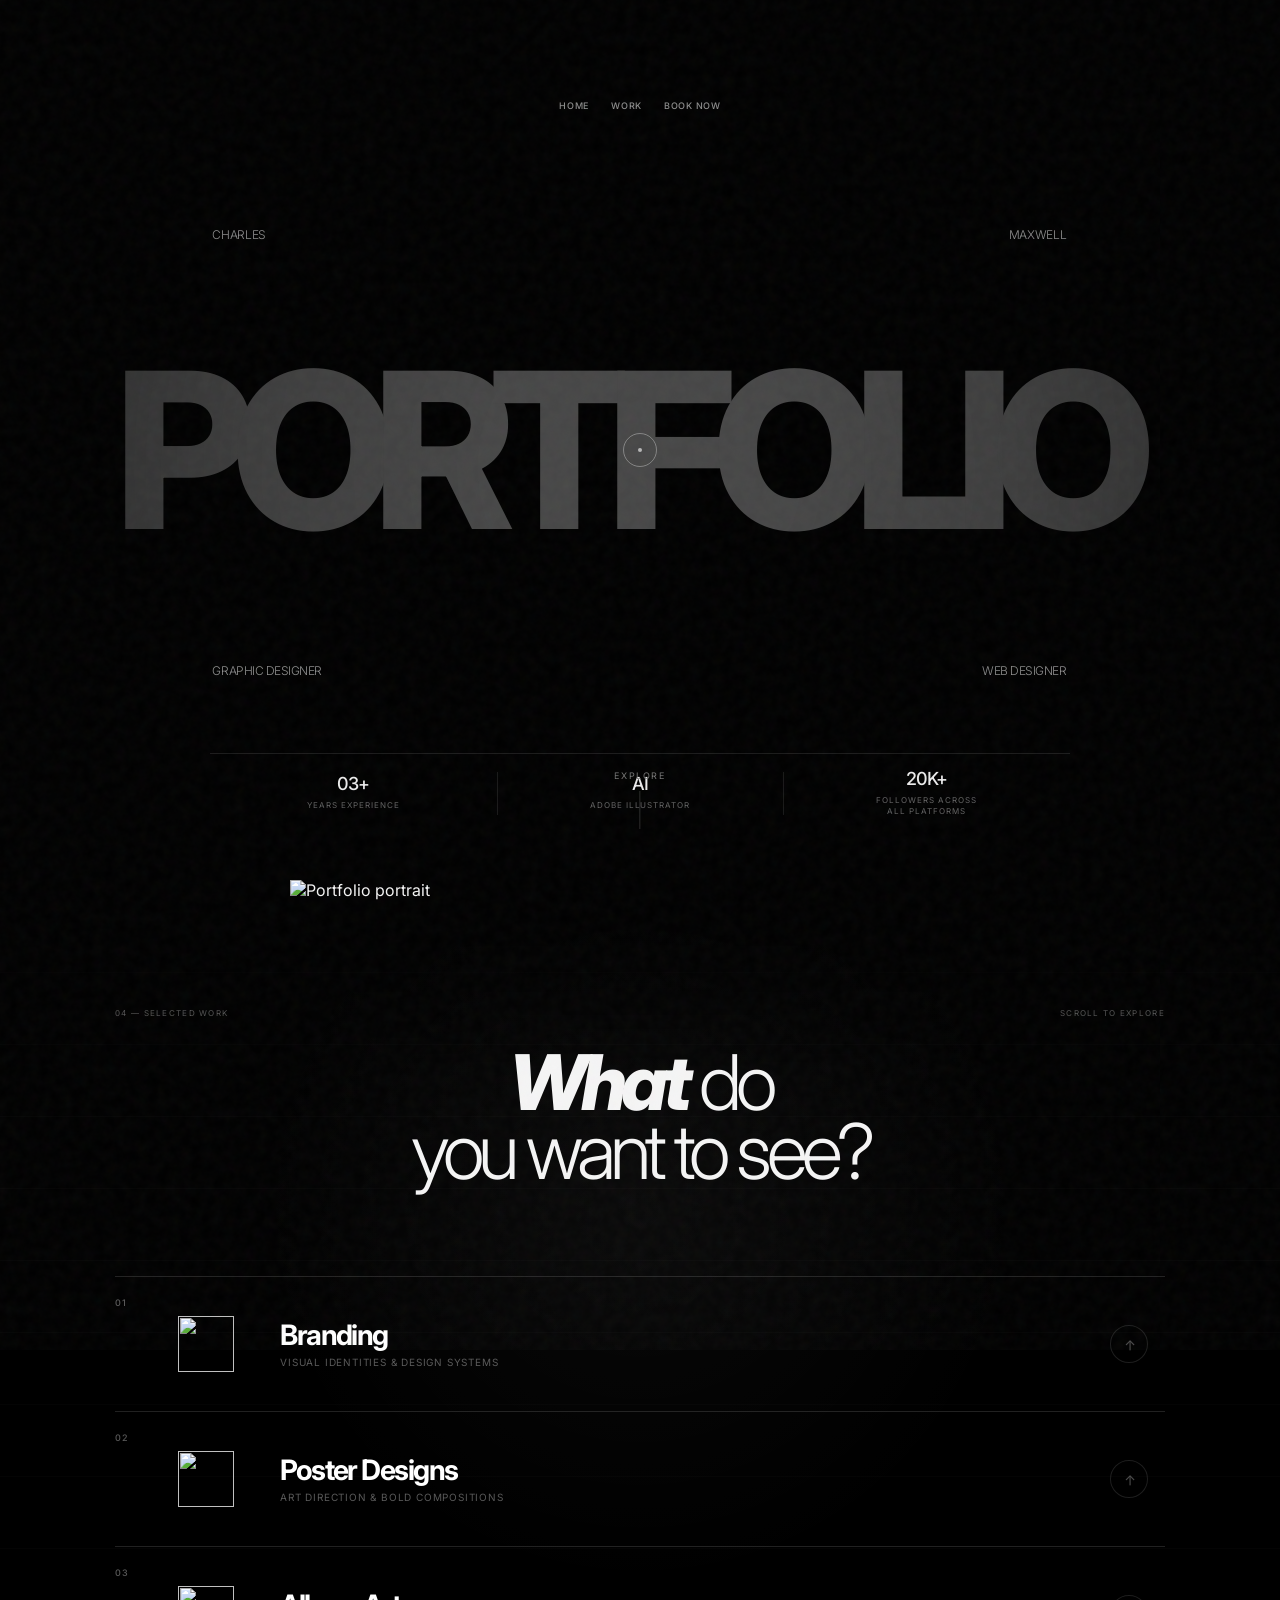
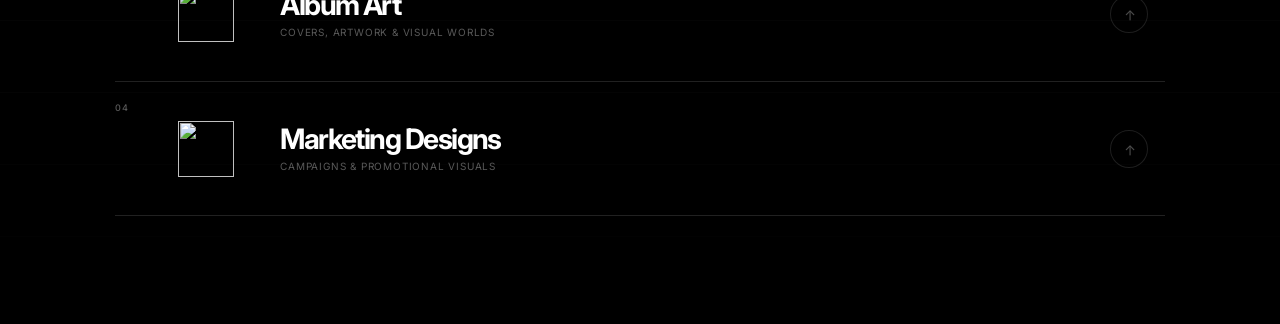
==== index.html @ b5151268 "Add files via upload" ====
<!DOCTYPE html>
<html lang="en">
<head>
  <meta charset="UTF-8" />
  <meta name="viewport" content="width=device-width, initial-scale=1.0" />
  <meta name="theme-color" content="#000000" />
  <title>Charles Maxwell — Portfolio</title>

  <link rel="stylesheet" href="./style.css">
</head>

<body>
  <div class="grain"></div>
  <div class="scroll-progress"></div>
  <div class="cursor"></div>
  <div class="cursor-dot"></div>

  <main>
    <section class="hero" id="home">
      <nav class="hero-nav">
  <a href="#home">HOME</a>
  <a href="#work">WORK</a>
  <button class="hero-nav-contact" type="button" data-contact-open>
    BOOK NOW
  </button>
</nav>



      <div class="hero-copy" aria-hidden="true">
        <div class="portfolio-word" data-parallax="0.08">
          <img src="assets/portfolio.svg" alt="" onerror="this.style.display='none'; this.nextElementSibling.style.display='block';">
          <div class="portfolio-fallback">PORTFOLIO</div>
        </div>
      </div>

      <!-- Replace portrait.png with your own transparent portrait/photo. -->
      <div class="hero-person">
  <img
    src="./assets/portrait.png"
    alt="Portfolio portrait"
    class="portrait-image"
  >
</div>

      <div class="micro-label left">CHARLES</div>
      <div class="micro-label right">MAXWELL</div>
      <div class="role-label left">GRAPHIC DESIGNER</div>
      <div class="role-label right">WEB DESIGNER</div>

      <div class="hero-mark">
        <img src="assets/monogram.svg" alt="" onerror="this.style.display='none';">
      </div>
<div class="hero-stats">

  <div class="hero-stat">
    <span class="hero-stat-value">03+</span>
    <span class="hero-stat-label">YEARS EXPERIENCE</span>
  </div>

  <div class="hero-stat">
    <span class="hero-stat-value">AI</span>
    <span class="hero-stat-label">ADOBE ILLUSTRATOR</span>
  </div>

  <div class="hero-stat">
    <span class="hero-stat-value">20K+</span>
    <span class="hero-stat-label">FOLLOWERS ACROSS<br>ALL PLATFORMS</span>
  </div>

      <a class="scroll-cue" href="#work" aria-label="Scroll to portfolio categories">
        <span>Explore</span>
        <span class="scroll-line"></span>
      </a>
    </section>

    <section class="selector" id="work">
      <div class="section-label">
  <span>04 — SELECTED WORK</span>
  <span>SCROLL TO EXPLORE</span>
</div>
      <div class="selector-heading">
        <span class="heading-line"><strong>What</strong> do</span>
        <span class="heading-line">you want to see?</span>
      </div>

      <div class="work-list">

  <a class="work-item" href="./branding.html">
    <span class="work-index">01</span>

    <div class="work-icon-wrap">
      <img src="assets/branding.svg" alt="">
    </div>

    <div class="work-main">
      <h3>Branding</h3>
      <p>Visual identities &amp; design systems</p>
    </div>

    <div class="work-arrow">↗</div>
  </a>

  <a class="work-item" href="./posters.html">
    <span class="work-index">02</span>

    <div class="work-icon-wrap">
      <img src="./assets/paint-pallete-with-paint-brush-svgrepo-com.svg" alt="">
    </div>

    <div class="work-main">
      <h3>Poster Designs</h3>
      <p>Art direction &amp; bold compositions</p>
    </div>

    <div class="work-arrow">↗</div>
  </a>

  <a class="work-item" href="./album.html">
    <span class="work-index">03</span>

    <div class="work-icon-wrap">
      <img src="assets/album.svg" alt="">
    </div>

    <div class="work-main">
      <h3>Album Art</h3>
      <p>Covers, artwork &amp; visual worlds</p>
    </div>

    <div class="work-arrow">↗</div>
  </a>

  <a class="work-item" href="./marketing.html">
    <span class="work-index">04</span>

    <div class="work-icon-wrap">
      <img src="assets/marketing.svg" alt="">
    </div>

    <div class="work-main">
      <h3>Marketing Designs</h3>
      <p>Campaigns &amp; promotional visuals</p>
    </div>

    <div class="work-arrow">↗</div>
  </a>

</div>
    </section>
  </main>

  <script src="./script.js"></script>

  <!-- =====================================================
       CONTACT MODAL
  ====================================================== -->

  <style>
    .hero-nav {
      display: flex !important;
      align-items: center !important;
      justify-content: center !important;
      gap: 22px !important;
    }

    .hero-nav-contact {
      appearance: none !important;
      -webkit-appearance: none !important;

      border: 0 !important;
      padding: 0 !important;
      margin: 0 !important;

      background: transparent !important;
      color: rgba(255,255,255,.55) !important;

      font-family: Inter, Arial, sans-serif !important;
      font-size: 9px !important;
      font-weight: 500 !important;
      line-height: 1 !important;
      letter-spacing: .08em !important;

      cursor: none !important;

      transition:
        color .35s ease,
        transform .5s cubic-bezier(.16,1,.3,1) !important;
    }

    .hero-nav-contact:hover {
      color: #fff !important;
      transform: translateY(-2px) !important;
    }

    /* ==============================
       CONTACT MODAL
    ============================== */

    .homepage-contact-modal {
      position: fixed !important;
      inset: 0 !important;
      z-index: 10000 !important;

      display: flex;
      align-items: center;
      justify-content: center;

      padding: 24px;

      background: rgba(0,0,0,.72);

      opacity: 0;
      visibility: hidden;
      pointer-events: none;

      transition:
        opacity .5s cubic-bezier(.16,1,.3,1),
        visibility .5s;
    }

    .homepage-contact-modal.is-open {
      opacity: 1;
      visibility: visible;
      pointer-events: auto;
    }

    .homepage-contact-backdrop {
      position: absolute;
      inset: 0;

      background: rgba(0,0,0,.18);

      backdrop-filter: blur(14px);
      -webkit-backdrop-filter: blur(14px);
    }

    .homepage-contact-panel {
      position: relative;
      z-index: 2;

      width: min(560px, 100%);
      padding: 42px;

      background:
        linear-gradient(
          145deg,
          rgba(255,255,255,.055),
          rgba(255,255,255,.018)
        );

      border: 1px solid rgba(255,255,255,.14);

      box-shadow:
        0 40px 100px rgba(0,0,0,.65);

      transform:
        translateY(24px)
        scale(.965);

      transition:
        transform .7s cubic-bezier(.16,1,.3,1);
    }

    .homepage-contact-modal.is-open
    .homepage-contact-panel {
      transform:
        translateY(0)
        scale(1);
    }

    .homepage-contact-close {
      position: absolute;
      top: 18px;
      right: 18px;

      width: 34px;
      height: 34px;

      display: grid;
      place-items: center;

      border: 1px solid rgba(255,255,255,.16);
      border-radius: 50%;

      background: transparent;
      color: rgba(255,255,255,.65);

      font-family: Inter, Arial, sans-serif;
      font-size: 20px;
      font-weight: 300;
      line-height: 1;

      appearance: none;
      -webkit-appearance: none;

      cursor: none !important;

      transition:
        background .4s cubic-bezier(.16,1,.3,1),
        color .35s ease,
        transform .5s cubic-bezier(.16,1,.3,1);
    }

    .homepage-contact-close:hover {
      background: #fff;
      color: #000;
      transform: rotate(90deg);
    }

    .homepage-contact-header {
      margin-bottom: 30px;
      padding-right: 45px;
    }

    .homepage-contact-kicker {
      display: block;
      margin-bottom: 13px;

      font-size: 8px;
      font-weight: 500;

      letter-spacing: .16em;
      text-transform: uppercase;

      color: rgba(255,255,255,.3);
    }

    .homepage-contact-header h2 {
      margin: 0 0 10px;

      font-family: Inter, Arial, sans-serif;
      font-size: clamp(2.5rem, 6vw, 4.8rem);
      font-weight: 800;
      line-height: .85;
      letter-spacing: -.08em;
    }

    .homepage-contact-header p {
      margin: 0;

      font-size: 11px;
      line-height: 1.5;

      color: rgba(255,255,255,.4);
    }

    .homepage-contact-links {
      border-top: 1px solid rgba(255,255,255,.1);
    }

    .homepage-contact-link {
      position: relative;

      display: grid;
      grid-template-columns: 40px 1fr 34px;
      align-items: center;

      min-height: 82px;

      border-bottom: 1px solid rgba(255,255,255,.1);

      transition:
        padding .6s cubic-bezier(.16,1,.3,1),
        background .4s ease;
    }

    .homepage-contact-link:hover {
      padding-left: 10px;
      padding-right: 6px;

      background: rgba(255,255,255,.035);
    }

    .homepage-contact-number {
      font-size: 8px;
      letter-spacing: .12em;
      color: rgba(255,255,255,.28);
    }

    .homepage-contact-main {
      display: flex;
      flex-direction: column;
      gap: 5px;
    }

    .homepage-contact-main strong {
      font-size: 16px;
      font-weight: 650;
      letter-spacing: -.04em;
    }

    .homepage-contact-main small {
      font-size: 8px;
      letter-spacing: .1em;
      text-transform: uppercase;
      color: rgba(255,255,255,.34);
    }

    .homepage-contact-arrow {
      width: 30px;
      height: 30px;

      display: grid;
      place-items: center;

      border: 1px solid rgba(255,255,255,.15);
      border-radius: 50%;

      color: rgba(255,255,255,.45);

      transform: rotate(-45deg);

      transition:
        transform .55s cubic-bezier(.16,1,.3,1),
        background .4s ease,
        color .4s ease,
        border-color .4s ease;
    }

    .homepage-contact-link:hover
    .homepage-contact-arrow {
      transform: rotate(0deg);
      background: #fff;
      color: #000;
      border-color: #fff;
    }

    .homepage-contact-footer {
      margin-top: 23px;

      display: flex;
      justify-content: space-between;
      gap: 20px;

      font-size: 7px;
      letter-spacing: .14em;
      text-transform: uppercase;

      color: rgba(255,255,255,.23);
    }

    /* Keep the site's custom pointer above the modal. */
    .cursor {
      z-index: 11001 !important;
    }

    .cursor-dot {
      z-index: 11002 !important;
    }

    body,
    body * {
      cursor: none !important;
    }

    .homepage-contact-modal,
    .homepage-contact-modal *,
    .hero-nav-contact {
      cursor: none !important;
    }

    @media (max-width: 600px) {
.homepage-contact-modal {
        padding: 14px;
      }

      .homepage-contact-panel {
        padding: 30px 22px 24px;
      }

      .homepage-contact-link {
        min-height: 76px;
      }

      .homepage-contact-main strong {
        font-size: 15px;
      }

      .homepage-contact-footer {
        font-size: 6px;
      }
    }
  </style>

  <div
    class="homepage-contact-modal"
    aria-hidden="true"
  >
    <div
      class="homepage-contact-backdrop"
      data-contact-close
    ></div>

    <div
      class="homepage-contact-panel"
      role="dialog"
      aria-modal="true"
      aria-labelledby="homepage-contact-title"
    >
      <button
        class="homepage-contact-close"
        type="button"
        data-contact-close
        aria-label="Close contact menu"
      >×</button>

      <div class="homepage-contact-header">
        <span class="homepage-contact-kicker">
          LET'S WORK TOGETHER
        </span>

        <h2 id="homepage-contact-title">
          Get in touch.
        </h2>

        <p>
          Choose whichever channel works best for you.
        </p>
      </div>

      <div class="homepage-contact-links">

        <a
          class="homepage-contact-link"
          href="YOUR_WHATSAPP_LINK"
          target="_blank"
          rel="noopener"
        >
          <span class="homepage-contact-number">01</span>

          <span class="homepage-contact-main">
            <strong>WhatsApp</strong>
            <small>Chat directly</small>
          </span>

          <span class="homepage-contact-arrow">↗</span>
        </a>

        <a
          class="homepage-contact-link"
          href="https://mail.google.com/mail/?view=cm&amp;fs=1&amp;to=YOUR_EMAIL&amp;su=Project%20Enquiry"
          target="_blank"
          rel="noopener"
        >
          <span class="homepage-contact-number">02</span>

          <span class="homepage-contact-main">
            <strong>Email</strong>
            <small>Send an enquiry</small>
          </span>

          <span class="homepage-contact-arrow">↗</span>
        </a>

        <a
          class="homepage-contact-link"
          href="YOUR_INSTAGRAM_LINK"
          target="_blank"
          rel="noopener"
        >
          <span class="homepage-contact-number">03</span>

          <span class="homepage-contact-main">
            <strong>Instagram</strong>
            <small>See more of my work</small>
          </span>

          <span class="homepage-contact-arrow">↗</span>
        </a>

        <a
          class="homepage-contact-link"
          href="YOUR_TIKTOK_LINK"
          target="_blank"
          rel="noopener"
        >
          <span class="homepage-contact-number">04</span>

          <span class="homepage-contact-main">
            <strong>TikTok</strong>
            <small>Follow the process</small>
          </span>

          <span class="homepage-contact-arrow">↗</span>
        </a>

      </div>

      <div class="homepage-contact-footer">
        <span>AVAILABLE FOR SELECT PROJECTS</span>
        <span>© 2026</span>
      </div>
    </div>
  </div>

  <script>
    (() => {
      const modal = document.querySelector(
        '.homepage-contact-modal'
      );

      const trigger = document.querySelector(
        '[data-contact-open]'
      );

      if (!modal || !trigger) return;

      const openModal = () => {
        modal.classList.add('is-open');
        modal.setAttribute('aria-hidden', 'false');
        document.body.style.overflow = 'hidden';
      };

      const closeModal = () => {
        modal.classList.remove('is-open');
        modal.setAttribute('aria-hidden', 'true');
        document.body.style.overflow = '';
      };

      trigger.addEventListener(
        'click',
        openModal
      );

      modal
        .querySelectorAll('[data-contact-close]')
        .forEach((element) => {
          element.addEventListener(
            'click',
            closeModal
          );
        });

      document.addEventListener(
        'keydown',
        (event) => {
          if (
            event.key === 'Escape' &&
            modal.classList.contains('is-open')
          ) {
            closeModal();
          }
        }
      );
    })();
  </script>

</body>
</html>
---- style.css ----
@import url('https://fonts.googleapis.com/css2?family=Inter:ital,opsz,wght@0,14..32,100..900;1,14..32,100..900&display=swap');

    :root {
      --bg: #000;
      --fg: #f5f5f5;
      --muted: #8e8e8e;
      --line: rgba(255,255,255,.18);
      --line-soft: rgba(255,255,255,.09);
      --panel: rgba(255,255,255,.025);
      --ease: cubic-bezier(.16,1,.3,1);
      --ease-soft: cubic-bezier(.22,1,.36,1);
    }

    * { box-sizing: border-box; }
    html { scroll-behavior: smooth; background: var(--bg); }
    body {
      margin: 0;
      background: var(--bg);
      color: var(--fg);
      font-family: Inter, system-ui, sans-serif;
      overflow-x: hidden;
      cursor: none;
    }

    a { color: inherit; text-decoration: none; }
    button { font: inherit; }

    /* ---------- Global atmosphere ---------- */
    .grain {
      position: fixed;
      inset: -50%;
      z-index: 50;
      pointer-events: none;
      opacity: .075;
      background-image: url("data:image/svg+xml,%3Csvg viewBox='0 0 180 180' xmlns='http://www.w3.org/2000/svg'%3E%3Cfilter id='n'%3E%3CfeTurbulence type='fractalNoise' baseFrequency='.92' numOctaves='4' stitchTiles='stitch'/%3E%3C/filter%3E%3Crect width='100%25' height='100%25' filter='url(%23n)' opacity='.55'/%3E%3C/svg%3E");
      transform: rotate(.001deg);
      animation: grain .18s steps(2) infinite;
    }

    @keyframes grain {
      0% { transform: translate3d(0,0,0); }
      25% { transform: translate3d(2%, -1%, 0); }
      50% { transform: translate3d(-1%, 2%, 0); }
      75% { transform: translate3d(1%, 1%, 0); }
      100% { transform: translate3d(-2%, -1%, 0); }
    }

    .cursor,
    .cursor-dot {
      position: fixed;
      left: 0;
      top: 0;
      pointer-events: none;
      z-index: 100;
      transform: translate(-50%, -50%);
      border-radius: 50%;
    }

    .cursor {
      width: 34px;
      height: 34px;
      border: 1px solid rgba(255,255,255,.55);
      transition: width .35s var(--ease), height .35s var(--ease), background .35s var(--ease), border-color .35s var(--ease);
      mix-blend-mode: difference;
    }

    .cursor-dot {
      width: 4px;
      height: 4px;
      background: #fff;
      mix-blend-mode: difference;
    }

    body.is-hovering .cursor {
      width: 68px;
      height: 68px;
      background: rgba(255,255,255,.1);
      border-color: transparent;
    }

    .scroll-progress {
      position: fixed;
      top: 0;
      left: 0;
      width: 100%;
      height: 2px;
      z-index: 90;
      transform-origin: left;
      transform: scaleX(0);
      background: #fff;
    }

    .hero-nav {
  position: absolute;
  top: 100px;
  left: 50%;
  transform: translateX(-50%);

  display: flex;
  align-items: center;
  gap: 18px;

  z-index: 20;
}

.hero-nav a {
  font-family: "Inter", sans-serif;
  font-size: 9px;
  font-weight: 500;
  letter-spacing: 0.08em;

  color: rgba(255, 255, 255, 0.55);
  text-decoration: none;

  transition:
    color 0.4s ease,
    transform 0.4s cubic-bezier(.16, 1, .3, 1);
}

.hero-nav a:hover {
  color: #fff;
  transform: translateY(-2px);
}

.hero-nav a {
  position: relative;
}

.hero-nav a::after {
  content: "";
  position: absolute;
  left: 0;
  bottom: -6px;

  width: 0;
  height: 1px;

  background: white;

  transition: width 0.4s cubic-bezier(.16, 1, .3, 1);
}

.hero-nav a:hover::after {
  width: 100%;
}

    /* ---------- Hero ---------- */
    .hero {
      position: relative;
      min-height: 100svh;
      height: 100svh;
      overflow: hidden;
      display: grid;
      place-items: center;
      isolation: isolate;
    }

    .hero::after {
      content: "";
      position: absolute;
      inset: 0;
      background:
        radial-gradient(circle at 50% 52%, transparent 0 20%, rgba(0,0,0,.12) 47%, rgba(0,0,0,.55) 100%);
      pointer-events: none;
      z-index: 2;
    }

    .hero-copy {
      position: absolute;
      inset: 0;
      z-index: 1;
      display: flex;
      align-items: center;
      justify-content: center;
      pointer-events: none;
    }

    .portfolio-word {
      width: min(82vw, 1480px);
      max-width: 1480px;
      user-select: none;
      opacity: 0;
      transform: translateY(50px) scale(.96);
      animation: portfolioIn 1.4s var(--ease) .35s forwards;
      filter: drop-shadow(0 18px 40px rgba(0,0,0,.3));
    }

    /* Use the user's uploaded portfolio SVG when available. */
    .portfolio-word img {
      display: block;
      width: 100%;
      height: auto;
      object-fit: contain;
    }

    .portfolio-fallback {
      display: none;
      font-size: clamp(7rem, 17vw, 19rem);
      line-height: .7;
      font-weight: 800;
      letter-spacing: -.1em;
      color: #464646;
    }

    .hero-person {
  position: absolute;
  z-index: 10;
  left: 50%;
  bottom: 0;
  width: min(39vw, 660px);
  min-width: 700px;

  transform: translateX(-50%) translateY(8vh);
  opacity: 0;

  animation: personIn 1.35s cubic-bezier(.16,1,.3,1) .65s forwards;

  filter: drop-shadow(0 25px 50px rgba(0,0,0,.5));
  will-change: transform;
}

.hero-person img {
  display: block;
  width: 100%;
  height: auto;
  object-fit: contain;
}

@keyframes personIn {
  from {
    opacity: 0;
    transform: translateX(-50%) translateY(8vh);
  }

  to {
    opacity: 1;
    transform: translateX(-50%) translateY(0);
  }
}

    .hero-person .placeholder {
      aspect-ratio: 3 / 4;
      border-radius: 48% 48% 0 0;
      background:
        radial-gradient(circle at 50% 28%, #8f8f8f 0 10%, transparent 10.5%),
        linear-gradient(135deg, #303030, #0c0c0c 65%);
      opacity: .5;
    }

    .micro-label {
      position: absolute;
      z-index: 4;
      top: 25.2%;
      font-size: 12px;
      font-weight: 300;
      letter-spacing: -.03em;
      color: #8d8d8d;
      opacity: 0;
      animation: labelIn .9s var(--ease) 1.15s forwards;
    }

    .micro-label.left { left: 16.6%; }
    .micro-label.right { right: 16.7%; }

    .role-label {
      position: absolute;
      z-index: 4;
      bottom: 24.7%;
      font-size: 12px;
      font-weight: 300;
      letter-spacing: -.04em;
      color: #8d8d8d;
      opacity: 0;
      animation: labelIn .9s var(--ease) 1.25s forwards;
    }

    .role-label.left { left: 16.6%; }
    .role-label.right { right: 16.7%; }

    .hero-mark {
      position: absolute;
      z-index: 4;
      right: 4.7%;
      bottom: 5.5%;
      width: 34px;
      height: 34px;
      opacity: 0;
      animation: labelIn .9s var(--ease) 1.35s forwards;
    }

    .hero-mark img {
      width: 100%;
      height: 100%;
      object-fit: contain;
         
      opacity: .9;
    }

    .hero-stats {
  position: absolute;
  z-index: 5;

  left: 50%;
  bottom: 7.5%;
  transform: translateX(-50%);

  width: min(860px, 72vw);

  display: grid;
  grid-template-columns: repeat(3, 1fr);

  border-top: 1px solid rgba(255,255,255,.10);

  opacity: 0;
  animation: heroStatsIn 1.2s cubic-bezier(.16,1,.3,1) 1.2s forwards;
}

.hero-stat {
  position: relative;

  min-height: 72px;

  display: flex;
  flex-direction: column;
  justify-content: center;
  align-items: center;

  text-align: center;

  padding: 16px 24px;
}

.hero-stat + .hero-stat::before {
  content: "";
z-index: -1;
  position: absolute;
  left: 0;
  top: 18px;
  bottom: 18px;

  width: 1px;

  background: rgba(255,255,255,.09);
}

.hero-stat-value {
  display: block;

  margin-bottom: 7px;

  font-size: 18px;
  line-height: 1;

  font-weight: 500;
  letter-spacing: -.05em;

  color: rgba(255,255,255,.92);
}

.hero-stat-label {
  display: block;

  font-size: 8px;
  line-height: 1.35;

  font-weight: 400;
  letter-spacing: .12em;

  color: rgba(255,255,255,.38);
}

@keyframes heroStatsIn {
  from {
    opacity: 0;
    transform: translateX(-50%) translateY(18px);
  }

  to {
    opacity: 1;
    transform: translateX(-50%) translateY(0);
  }
}

.hero-stat {
  transition:
    transform .6s cubic-bezier(.16,1,.3,1),
    opacity .4s ease;
}

.hero-stat:hover {
  transform: translateY(-3px);
}

.hero-stat:hover .hero-stat-value {
  color: #fff;
}

.hero-stat:hover .hero-stat-label {
  color: rgba(255,255,255,.62);
}

.hero-stat-value,
.hero-stat-label {
  transition: color .45s ease;
}

    .scroll-cue {
      position: absolute;
      z-index: 5;
      bottom: 4.5%;
      left: 50%;
      transform: translateX(-50%);
      display: flex;
      flex-direction: column;
      align-items: center;
      gap: 10px;
      font-size: 9px;
      letter-spacing: .18em;
      text-transform: uppercase;
      color: #777;
      opacity: 0;
      animation: labelIn .9s var(--ease) 1.55s forwards;
    }

    .scroll-line {
      width: 1px;
      height: 38px;
      overflow: hidden;
      background: rgba(255,255,255,.16);
      position: relative;
    }

    .scroll-line::after {
      content: "";
      position: absolute;
      top: -100%;
      left: 0;
      width: 100%;
      height: 100%;
      background: #fff;
      animation: scrollLine 1.7s ease-in-out infinite;
    }

    @keyframes portfolioIn {
      to { opacity: 1; transform: translateY(0) scale(1); }
    }

    @keyframes personIn {
      to { opacity: 1; transform: translateX(-50%) translateY(0); }
    }

    @keyframes labelIn {
      to { opacity: 1; }
    }

    @keyframes scrollLine {
      0% { top: -100%; }
      50%, 100% { top: 100%; }
    }

    /* ---------- Selector ---------- */
    .selector {
      position: relative;
      min-height: 100svh;
      padding: 12vh 7vw 10vh;
      display: flex;
      flex-direction: column;
      justify-content: center;
      overflow: hidden;
      background: #000;
    }

    .selector::before {
      content: "";
      position: absolute;
      inset: 0;
      background:
        radial-gradient(circle at 50% 30%, rgba(255,255,255,.035), transparent 40%),
        linear-gradient(rgba(255,255,255,.015) 1px, transparent 1px);
      background-size: auto, 100% 72px;
      mask-image: linear-gradient(to bottom, transparent, #000 18%, #000 82%, transparent);
      pointer-events: none;
    }

    .selector-heading {
      position: relative;
      z-index: 2;
      text-align: center;
      margin-bottom: clamp(52px, 7vh, 92px);
      perspective: 700px;
    }

    .heading-line {
      display: block;
      font-size: clamp(3.3rem, 6.3vw, 7.3rem);
      line-height: .88;
      font-weight: 300;
      letter-spacing: -.075em;
      transform: translateY(50px) rotateX(20deg);
      opacity: 0;
      transition: transform 1.2s var(--ease), opacity 1.2s var(--ease);
    }

    .heading-line strong {
      font-weight: 800;
      font-style: italic;
    }

    .selector.is-visible .heading-line {
      transform: translateY(0) rotateX(0);
      opacity: 1;
    }

    .heading-line:nth-child(2) { transition-delay: .08s; }

    .selector {
  position: relative;
  min-height: 100svh;
  padding: 12vh 9vw 12vh;
  background: #000;
  overflow: hidden;
}

.selector-heading {
  position: relative;
  z-index: 2;

  width: min(850px, 80vw);
  margin: 0 auto 10vh;

  text-align: center;
}

.heading-line {
  display: block;

  font-size: clamp(3.2rem, 6vw, 6.8rem);
  line-height: .9;

  font-weight: 300;
  letter-spacing: -.075em;

  transform: translateY(40px);
  opacity: 0;

  transition:
    transform 1s cubic-bezier(.16,1,.3,1),
    opacity 1s ease;
}

.heading-line strong {
  font-weight: 800;
  font-style: italic;
}

.selector.is-visible .heading-line {
  transform: translateY(0);
  opacity: 1;
}
.section-label {
  width: min(1100px, 100%);
  margin: 0 auto 30px;

  display: flex;
  justify-content: space-between;

  font-size: 8px;
  letter-spacing: .16em;
  text-transform: uppercase;

  color: rgba(255,255,255,.32);
}
/* ------------------------------
   WORK LIST
------------------------------ */

.work-list {
  width: min(1100px, 100%);
  margin: 0 auto;
}

.work-item {
  position: relative;

  display: grid;
  grid-template-columns: 55px 110px 1fr 50px;
  align-items: center;

  min-height: 135px;

  border-top: 1px solid rgba(255,255,255,.13);

  color: #fff;
  text-decoration: none;

  transition:
    padding .7s cubic-bezier(.16,1,.3,1),
    background .6s ease;
}

.work-item:last-child {
  border-bottom: 1px solid rgba(255,255,255,.13);
}

.work-index {
  align-self: start;

  padding-top: 20px;

  font-size: 9px;
  font-weight: 500;
  letter-spacing: .08em;

  color: rgba(255,255,255,.35);
}

.work-icon-wrap {
  width: 72px;
  height: 72px;

  display: grid;
  place-items: center;

  transition:
    transform .7s cubic-bezier(.16,1,.3,1);
}

.work-icon-wrap img {
  width: 56px;
  height: 56px;

  object-fit: contain;

  

  transition:
    transform .7s cubic-bezier(.16,1,.3,1),
    opacity .5s ease;
}

.work-main h3 {
  margin: 0 0 7px;

  font-size: clamp(1.5rem, 2.2vw, 2.5rem);
  line-height: 1;

  font-weight: 700;
  letter-spacing: -.055em;

  transition: transform .7s cubic-bezier(.16,1,.3,1);
}

.work-main p {
  margin: 0;

  font-size: 10px;
  font-weight: 400;
  letter-spacing: .08em;
  text-transform: uppercase;

  color: rgba(255,255,255,.35);

  transition:
    color .5s ease,
    transform .7s cubic-bezier(.16,1,.3,1);
}

.work-arrow {
  width: 38px;
  height: 38px;

  border: 1px solid rgba(255,255,255,.18);
  border-radius: 50%;

  display: grid;
  place-items: center;

  font-size: 14px;

  color: rgba(255,255,255,.45);

  opacity: .65;

  transform: translateX(-5px) rotate(-45deg);

  transition:
    transform .7s cubic-bezier(.16,1,.3,1),
    background .4s ease,
    color .4s ease,
    border-color .4s ease;
}

/* ------------------------------
   HOVER
------------------------------ */

.work-item:hover {
  padding-left: 14px;
  padding-right: 14px;

  background:
    linear-gradient(
      90deg,
      rgba(255,255,255,.035),
      transparent 65%
    );
}

.work-item:hover .work-index {
  color: #fff;
}

.work-item:hover .work-icon-wrap {
  transform: translateX(8px);
}

.work-item:hover .work-icon-wrap img {
  transform: scale(1.12) rotate(-4deg);
}

.work-item:hover .work-main h3 {
  transform: translateX(8px);
}

.work-item:hover .work-main p {
  color: rgba(255,255,255,.65);
  transform: translateX(8px);
}

.work-item:hover .work-arrow {
  opacity: 1;

  color: #000;
  background: #fff;
  border-color: #fff;

  transform:
    translateX(0)
    rotate(0deg);
}
    /* ---------- Reduced motion ---------- */
    @media (prefers-reduced-motion: reduce) {
      *, *::before, *::after {
        animation-duration: .01ms !important;
        animation-iteration-count: 1 !important;
        scroll-behavior: auto !important;
        transition-duration: .01ms !important;
      }
    }

    /* ---------- Responsive ---------- */
    @media (max-width: 900px) {
      body { cursor: auto; }
      .cursor, .cursor-dot { display: none; }

      .hero-person {
        width: min(65vw, 560px);
        min-width: 330px;
      }

      .portfolio-word { width: 120vw; max-width: none; }

      .micro-label.left, .role-label.left { left: 7vw; }
      .micro-label.right, .role-label.right { right: 7vw; }

      .cards {
        grid-template-columns: repeat(2, 1fr);
      }

      .card { min-height: 320px; }
    }

    @media (max-width: 560px) {
      .hero {
        min-height: 92svh;
        height: 92svh;
      }

      .portfolio-word { width: 160vw; }
      .hero-person { width: 88vw; min-width: 0; bottom: -1vh; }

      .micro-label, .role-label { font-size: 9px; }
      .micro-label { top: 19%; }
      .role-label { bottom: 20%; }

      .selector { padding: 13vh 5vw 10vh; }
      .cards { grid-template-columns: 1fr; gap: 14px; }
      .card { min-height: 310px; border-radius: 22px; }
      .heading-line { font-size: clamp(2.8rem, 12vw, 4.5rem); }
    }
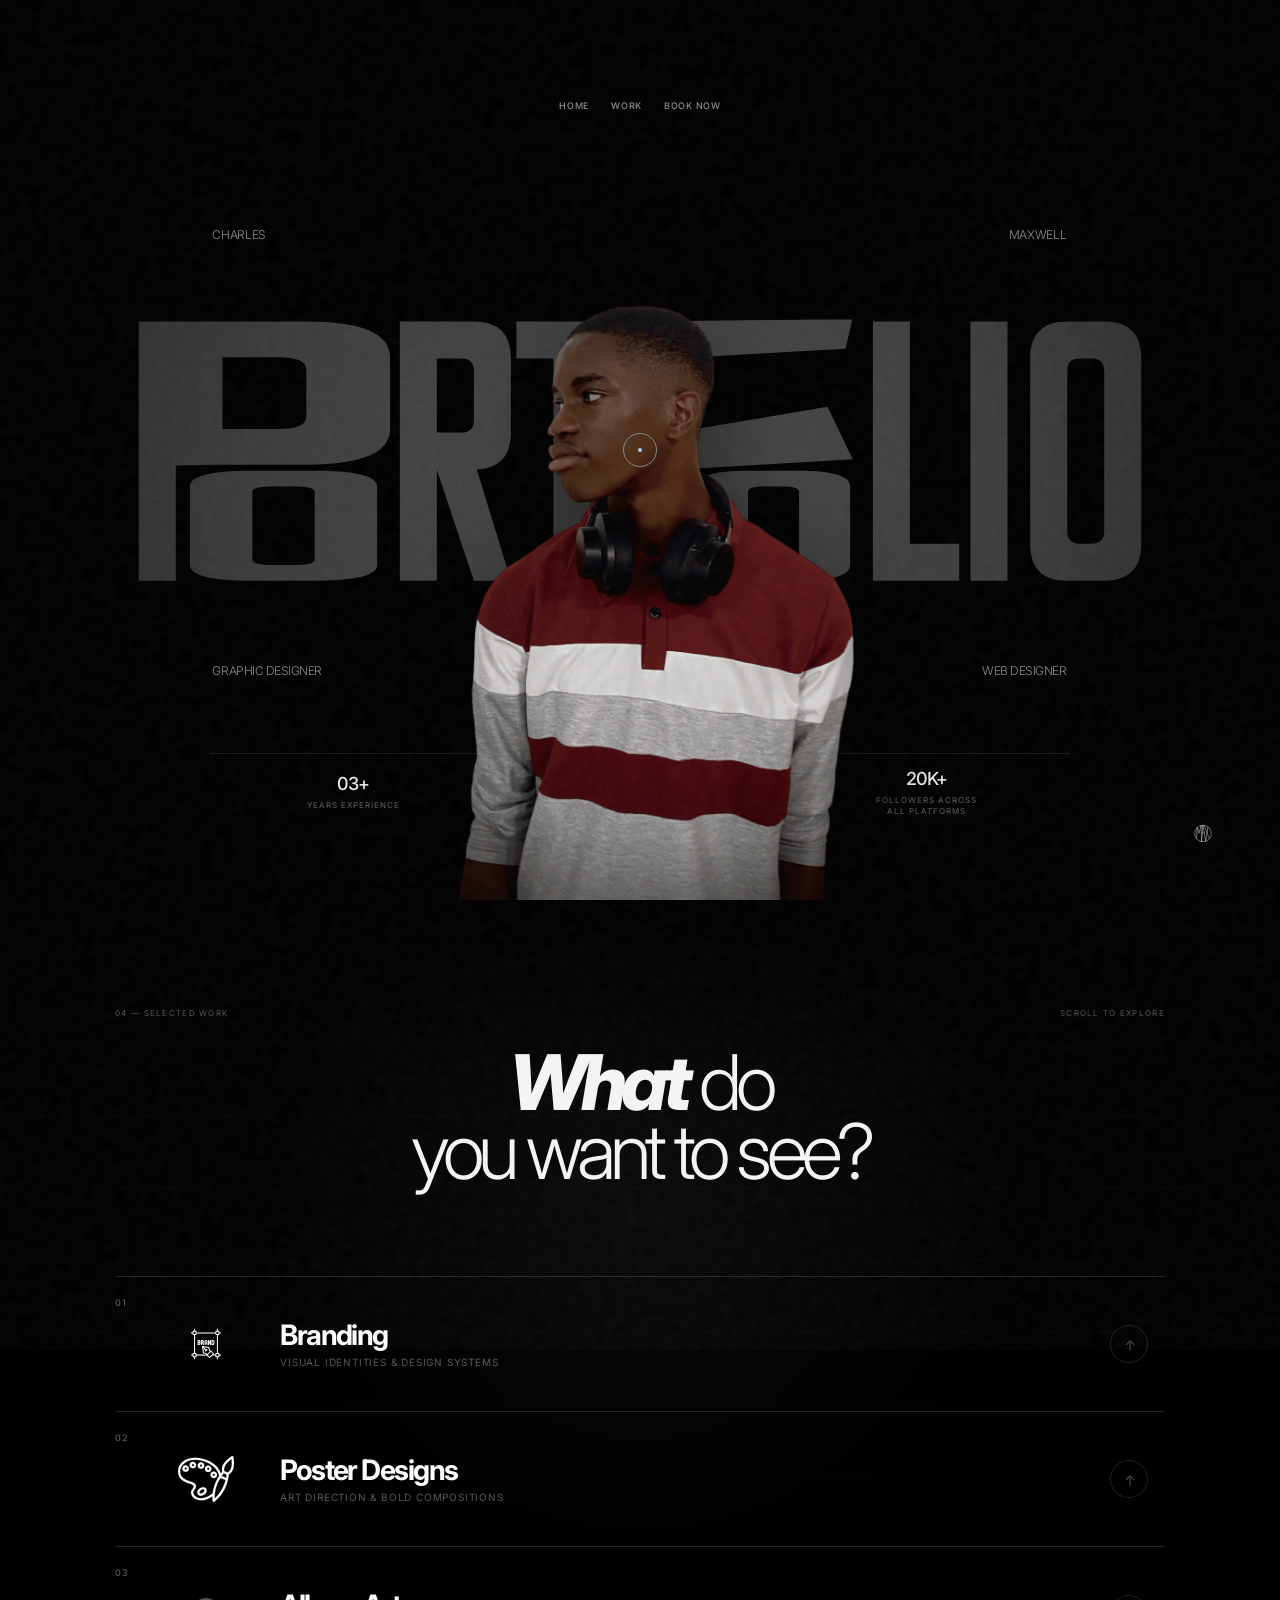
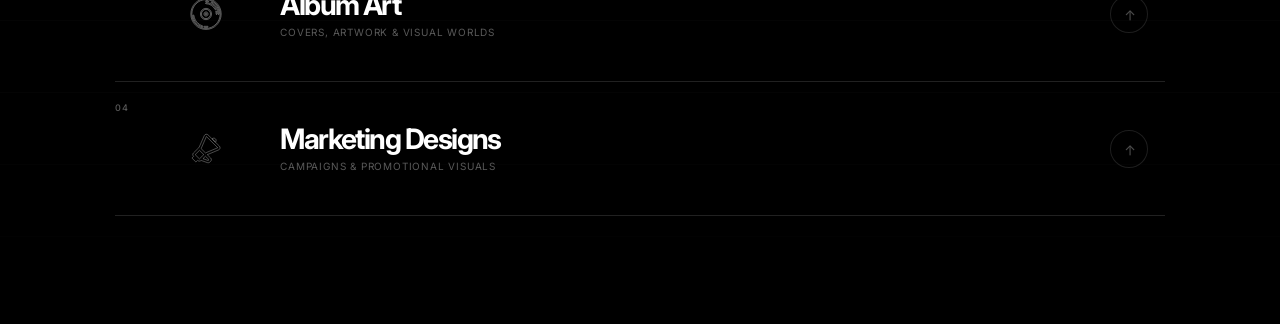
==== commit 0c57a011: "Update index.html" ====
--- a/index.html
+++ b/index.html
@@ -523,7 +523,7 @@
 
         <a
           class="homepage-contact-link"
-          href="YOUR_WHATSAPP_LINK"
+          href="https://api.whatsapp.com/send/?phone=%2B2348149249684&text&type=phone_number&app_absent=0"
           target="_blank"
           rel="noopener"
         >
@@ -539,7 +539,7 @@
 
         <a
           class="homepage-contact-link"
-          href="https://mail.google.com/mail/?view=cm&amp;fs=1&amp;to=YOUR_EMAIL&amp;su=Project%20Enquiry"
+          href="https://mail.google.com/mail/u/0/?fs=1&to=enquiries.designedbymax@gmail.com&su=Project+Enquiry&body=Hi+Max,%0A%0AI%27d+like+to+work+with+you+on+a+project.%0A%0AProject+details:&tf=cm"
           target="_blank"
           rel="noopener"
         >
@@ -555,7 +555,7 @@
 
         <a
           class="homepage-contact-link"
-          href="YOUR_INSTAGRAM_LINK"
+          href="https://www.instagram.com/designed.by.max"
           target="_blank"
           rel="noopener"
         >
@@ -571,7 +571,7 @@
 
         <a
           class="homepage-contact-link"
-          href="YOUR_TIKTOK_LINK"
+          href="https://tiktok.com/@designed.by.max"
           target="_blank"
           rel="noopener"
         >
@@ -647,4 +647,4 @@
   </script>
 
 </body>
-</html>+</html>
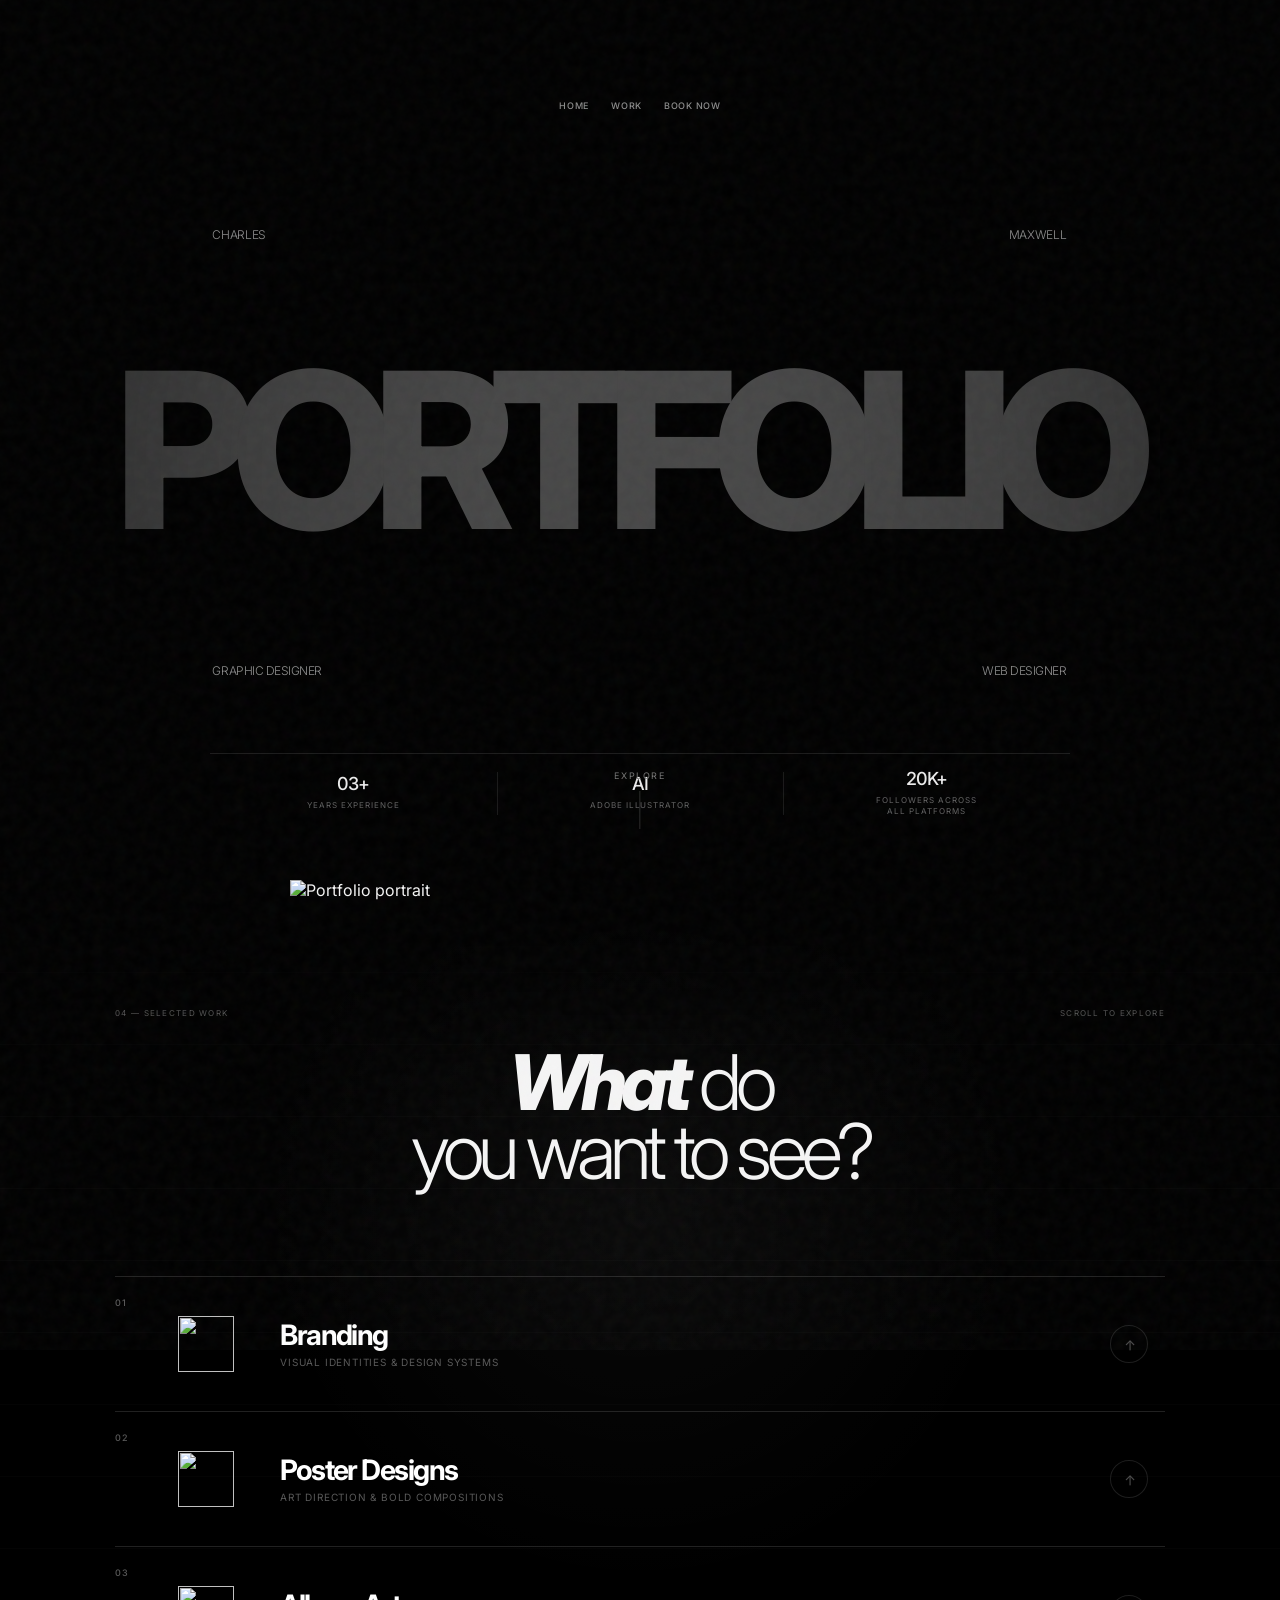
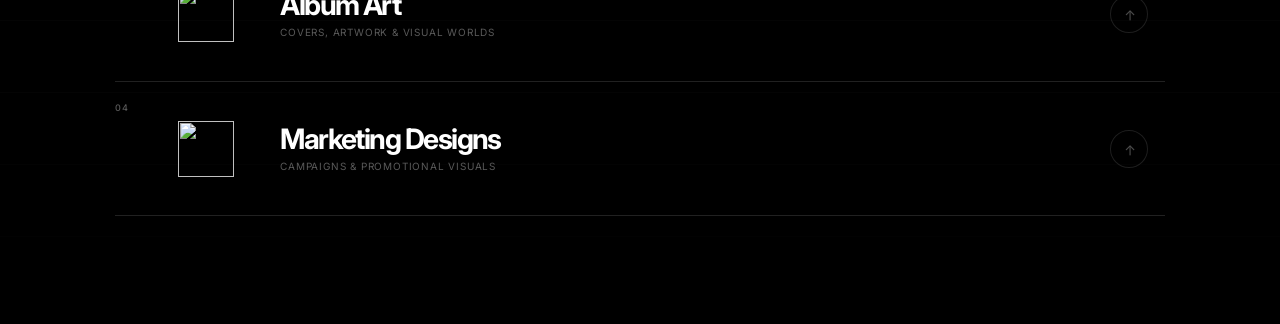
==== commit 7aaf7bb3: "Add files via upload" ====
--- a/index.html
+++ b/index.html
@@ -12,9 +12,6 @@
 <body>
   <div class="grain"></div>
   <div class="scroll-progress"></div>
-  <div class="cursor"></div>
-  <div class="cursor-dot"></div>
-
   <main>
     <section class="hero" id="home">
       <nav class="hero-nav">
@@ -29,7 +26,7 @@
 
       <div class="hero-copy" aria-hidden="true">
         <div class="portfolio-word" data-parallax="0.08">
-          <img src="assets/portfolio.svg" alt="" onerror="this.style.display='none'; this.nextElementSibling.style.display='block';">
+          <img src="https://res.cloudinary.com/pksgbd8l/image/upload/portfolio.svg" alt="" onerror="this.style.display='none'; this.nextElementSibling.style.display='block';">
           <div class="portfolio-fallback">PORTFOLIO</div>
         </div>
       </div>
@@ -37,7 +34,7 @@
       <!-- Replace portrait.png with your own transparent portrait/photo. -->
       <div class="hero-person">
   <img
-    src="./assets/portrait.png"
+    src="https://res.cloudinary.com/pksgbd8l/image/upload/portrait.png"
     alt="Portfolio portrait"
     class="portrait-image"
   >
@@ -49,7 +46,7 @@
       <div class="role-label right">WEB DESIGNER</div>
 
       <div class="hero-mark">
-        <img src="assets/monogram.svg" alt="" onerror="this.style.display='none';">
+        <img src="https://res.cloudinary.com/pksgbd8l/image/upload/monogram.svg" alt="" onerror="this.style.display='none';">
       </div>
 <div class="hero-stats">
 
@@ -90,7 +87,7 @@
     <span class="work-index">01</span>
 
     <div class="work-icon-wrap">
-      <img src="assets/branding.svg" alt="">
+      <img src="https://res.cloudinary.com/pksgbd8l/image/upload/branding.svg" alt="">
     </div>
 
     <div class="work-main">
@@ -105,7 +102,7 @@
     <span class="work-index">02</span>
 
     <div class="work-icon-wrap">
-      <img src="./assets/paint-pallete-with-paint-brush-svgrepo-com.svg" alt="">
+      <img src="https://res.cloudinary.com/pksgbd8l/image/upload/paint-pallete-with-paint-brush-svgrepo-com.svg" alt="">
     </div>
 
     <div class="work-main">
@@ -120,7 +117,7 @@
     <span class="work-index">03</span>
 
     <div class="work-icon-wrap">
-      <img src="assets/album.svg" alt="">
+      <img src="https://res.cloudinary.com/pksgbd8l/image/upload/album.svg" alt="">
     </div>
 
     <div class="work-main">
@@ -135,7 +132,7 @@
     <span class="work-index">04</span>
 
     <div class="work-icon-wrap">
-      <img src="assets/marketing.svg" alt="">
+      <img src="https://res.cloudinary.com/pksgbd8l/image/upload/marketing.svg" alt="">
     </div>
 
     <div class="work-main">
@@ -181,7 +178,7 @@
       line-height: 1 !important;
       letter-spacing: .08em !important;
 
-      cursor: none !important;
+      cursor: auto !important;
 
       transition:
         color .35s ease,
@@ -294,7 +291,7 @@
       appearance: none;
       -webkit-appearance: none;
 
-      cursor: none !important;
+      cursor: auto !important;
 
       transition:
         background .4s cubic-bezier(.16,1,.3,1),
@@ -438,26 +435,6 @@
       text-transform: uppercase;
 
       color: rgba(255,255,255,.23);
-    }
-
-    /* Keep the site's custom pointer above the modal. */
-    .cursor {
-      z-index: 11001 !important;
-    }
-
-    .cursor-dot {
-      z-index: 11002 !important;
-    }
-
-    body,
-    body * {
-      cursor: none !important;
-    }
-
-    .homepage-contact-modal,
-    .homepage-contact-modal *,
-    .hero-nav-contact {
-      cursor: none !important;
     }
 
     @media (max-width: 600px) {
@@ -539,7 +516,7 @@
 
         <a
           class="homepage-contact-link"
-          href="https://mail.google.com/mail/u/0/?fs=1&to=enquiries.designedbymax@gmail.com&su=Project+Enquiry&body=Hi+Max,%0A%0AI%27d+like+to+work+with+you+on+a+project.%0A%0AProject+details:&tf=cm"
+          href="https://mail.google.com/mail/u/0/?fs=1&tf=cm&to=enquiries.designedbymax@gmail.com&su=Project%20Enquiry"
           target="_blank"
           rel="noopener"
         >
@@ -571,7 +548,7 @@
 
         <a
           class="homepage-contact-link"
-          href="https://tiktok.com/@designed.by.max"
+          href="https://www.tiktok.com/@designed.by.max"
           target="_blank"
           rel="noopener"
         >
@@ -647,4 +624,4 @@
   </script>
 
 </body>
-</html>
+</html>
--- a/style.css
+++ b/style.css
@@ -1,791 +1,815 @@
-
-    @import url('https://fonts.googleapis.com/css2?family=Inter:ital,opsz,wght@0,14..32,100..900;1,14..32,100..900&display=swap');
-
-    :root {
-      --bg: #000;
-      --fg: #f5f5f5;
-      --muted: #8e8e8e;
-      --line: rgba(255,255,255,.18);
-      --line-soft: rgba(255,255,255,.09);
-      --panel: rgba(255,255,255,.025);
-      --ease: cubic-bezier(.16,1,.3,1);
-      --ease-soft: cubic-bezier(.22,1,.36,1);
-    }
-
-    * { box-sizing: border-box; }
-    html { scroll-behavior: smooth; background: var(--bg); }
-    body {
-      margin: 0;
-      background: var(--bg);
-      color: var(--fg);
-      font-family: Inter, system-ui, sans-serif;
-      overflow-x: hidden;
-      cursor: none;
-    }
-
-    a { color: inherit; text-decoration: none; }
-    button { font: inherit; }
-
-    /* ---------- Global atmosphere ---------- */
-    .grain {
-      position: fixed;
-      inset: -50%;
-      z-index: 50;
-      pointer-events: none;
-      opacity: .075;
-      background-image: url("data:image/svg+xml,%3Csvg viewBox='0 0 180 180' xmlns='http://www.w3.org/2000/svg'%3E%3Cfilter id='n'%3E%3CfeTurbulence type='fractalNoise' baseFrequency='.92' numOctaves='4' stitchTiles='stitch'/%3E%3C/filter%3E%3Crect width='100%25' height='100%25' filter='url(%23n)' opacity='.55'/%3E%3C/svg%3E");
-      transform: rotate(.001deg);
-      animation: grain .18s steps(2) infinite;
-    }
-
-    @keyframes grain {
-      0% { transform: translate3d(0,0,0); }
-      25% { transform: translate3d(2%, -1%, 0); }
-      50% { transform: translate3d(-1%, 2%, 0); }
-      75% { transform: translate3d(1%, 1%, 0); }
-      100% { transform: translate3d(-2%, -1%, 0); }
-    }
-
-    .cursor,
-    .cursor-dot {
-      position: fixed;
-      left: 0;
-      top: 0;
-      pointer-events: none;
-      z-index: 100;
-      transform: translate(-50%, -50%);
-      border-radius: 50%;
-    }
-
-    .cursor {
-      width: 34px;
-      height: 34px;
-      border: 1px solid rgba(255,255,255,.55);
-      transition: width .35s var(--ease), height .35s var(--ease), background .35s var(--ease), border-color .35s var(--ease);
-      mix-blend-mode: difference;
-    }
-
-    .cursor-dot {
-      width: 4px;
-      height: 4px;
-      background: #fff;
-      mix-blend-mode: difference;
-    }
-
-    body.is-hovering .cursor {
-      width: 68px;
-      height: 68px;
-      background: rgba(255,255,255,.1);
-      border-color: transparent;
-    }
-
-    .scroll-progress {
-      position: fixed;
-      top: 0;
-      left: 0;
-      width: 100%;
-      height: 2px;
-      z-index: 90;
-      transform-origin: left;
-      transform: scaleX(0);
-      background: #fff;
-    }
-
-    .hero-nav {
-  position: absolute;
-  top: 100px;
-  left: 50%;
-  transform: translateX(-50%);
-
-  display: flex;
-  align-items: center;
-  gap: 18px;
-
-  z-index: 20;
-}
-
-.hero-nav a {
-  font-family: "Inter", sans-serif;
-  font-size: 9px;
-  font-weight: 500;
-  letter-spacing: 0.08em;
-
-  color: rgba(255, 255, 255, 0.55);
-  text-decoration: none;
-
-  transition:
-    color 0.4s ease,
-    transform 0.4s cubic-bezier(.16, 1, .3, 1);
-}
-
-.hero-nav a:hover {
-  color: #fff;
-  transform: translateY(-2px);
-}
-
-.hero-nav a {
-  position: relative;
-}
-
-.hero-nav a::after {
-  content: "";
-  position: absolute;
-  left: 0;
-  bottom: -6px;
-
-  width: 0;
-  height: 1px;
-
-  background: white;
-
-  transition: width 0.4s cubic-bezier(.16, 1, .3, 1);
-}
-
-.hero-nav a:hover::after {
-  width: 100%;
-}
-
-    /* ---------- Hero ---------- */
-    .hero {
-      position: relative;
-      min-height: 100svh;
-      height: 100svh;
-      overflow: hidden;
-      display: grid;
-      place-items: center;
-      isolation: isolate;
-    }
-
-    .hero::after {
-      content: "";
-      position: absolute;
-      inset: 0;
-      background:
-        radial-gradient(circle at 50% 52%, transparent 0 20%, rgba(0,0,0,.12) 47%, rgba(0,0,0,.55) 100%);
-      pointer-events: none;
-      z-index: 2;
-    }
-
-    .hero-copy {
-      position: absolute;
-      inset: 0;
-      z-index: 1;
-      display: flex;
-      align-items: center;
-      justify-content: center;
-      pointer-events: none;
-    }
-
-    .portfolio-word {
-      width: min(82vw, 1480px);
-      max-width: 1480px;
-      user-select: none;
-      opacity: 0;
-      transform: translateY(50px) scale(.96);
-      animation: portfolioIn 1.4s var(--ease) .35s forwards;
-      filter: drop-shadow(0 18px 40px rgba(0,0,0,.3));
-    }
-
-    /* Use the user's uploaded portfolio SVG when available. */
-    .portfolio-word img {
-      display: block;
-      width: 100%;
-      height: auto;
-      object-fit: contain;
-    }
-
-    .portfolio-fallback {
-      display: none;
-      font-size: clamp(7rem, 17vw, 19rem);
-      line-height: .7;
-      font-weight: 800;
-      letter-spacing: -.1em;
-      color: #464646;
-    }
-
-    .hero-person {
-  position: absolute;
-  z-index: 10;
-  left: 50%;
-  bottom: 0;
-  width: min(39vw, 660px);
-  min-width: 700px;
-
-  transform: translateX(-50%) translateY(8vh);
-  opacity: 0;
-
-  animation: personIn 1.35s cubic-bezier(.16,1,.3,1) .65s forwards;
-
-  filter: drop-shadow(0 25px 50px rgba(0,0,0,.5));
-  will-change: transform;
-}
-
-.hero-person img {
-  display: block;
-  width: 100%;
-  height: auto;
-  object-fit: contain;
-}
-
-@keyframes personIn {
-  from {
-    opacity: 0;
-    transform: translateX(-50%) translateY(8vh);
-  }
-
-  to {
-    opacity: 1;
-    transform: translateX(-50%) translateY(0);
-  }
-}
-
-    .hero-person .placeholder {
-      aspect-ratio: 3 / 4;
-      border-radius: 48% 48% 0 0;
-      background:
-        radial-gradient(circle at 50% 28%, #8f8f8f 0 10%, transparent 10.5%),
-        linear-gradient(135deg, #303030, #0c0c0c 65%);
-      opacity: .5;
-    }
-
-    .micro-label {
-      position: absolute;
-      z-index: 4;
-      top: 25.2%;
-      font-size: 12px;
-      font-weight: 300;
-      letter-spacing: -.03em;
-      color: #8d8d8d;
-      opacity: 0;
-      animation: labelIn .9s var(--ease) 1.15s forwards;
-    }
-
-    .micro-label.left { left: 16.6%; }
-    .micro-label.right { right: 16.7%; }
-
-    .role-label {
-      position: absolute;
-      z-index: 4;
-      bottom: 24.7%;
-      font-size: 12px;
-      font-weight: 300;
-      letter-spacing: -.04em;
-      color: #8d8d8d;
-      opacity: 0;
-      animation: labelIn .9s var(--ease) 1.25s forwards;
-    }
-
-    .role-label.left { left: 16.6%; }
-    .role-label.right { right: 16.7%; }
-
-    .hero-mark {
-      position: absolute;
-      z-index: 4;
-      right: 4.7%;
-      bottom: 5.5%;
-      width: 34px;
-      height: 34px;
-      opacity: 0;
-      animation: labelIn .9s var(--ease) 1.35s forwards;
-    }
-
-    .hero-mark img {
-      width: 100%;
-      height: 100%;
-      object-fit: contain;
-         
-      opacity: .9;
-    }
-
-    .hero-stats {
-  position: absolute;
-  z-index: 5;
-
-  left: 50%;
-  bottom: 7.5%;
-  transform: translateX(-50%);
-
-  width: min(860px, 72vw);
-
-  display: grid;
-  grid-template-columns: repeat(3, 1fr);
-
-  border-top: 1px solid rgba(255,255,255,.10);
-
-  opacity: 0;
-  animation: heroStatsIn 1.2s cubic-bezier(.16,1,.3,1) 1.2s forwards;
-}
-
-.hero-stat {
-  position: relative;
-
-  min-height: 72px;
-
-  display: flex;
-  flex-direction: column;
-  justify-content: center;
-  align-items: center;
-
-  text-align: center;
-
-  padding: 16px 24px;
-}
-
-.hero-stat + .hero-stat::before {
-  content: "";
-z-index: -1;
-  position: absolute;
-  left: 0;
-  top: 18px;
-  bottom: 18px;
-
-  width: 1px;
-
-  background: rgba(255,255,255,.09);
-}
-
-.hero-stat-value {
-  display: block;
-
-  margin-bottom: 7px;
-
-  font-size: 18px;
-  line-height: 1;
-
-  font-weight: 500;
-  letter-spacing: -.05em;
-
-  color: rgba(255,255,255,.92);
-}
-
-.hero-stat-label {
-  display: block;
-
-  font-size: 8px;
-  line-height: 1.35;
-
-  font-weight: 400;
-  letter-spacing: .12em;
-
-  color: rgba(255,255,255,.38);
-}
-
-@keyframes heroStatsIn {
-  from {
-    opacity: 0;
-    transform: translateX(-50%) translateY(18px);
-  }
-
-  to {
-    opacity: 1;
-    transform: translateX(-50%) translateY(0);
-  }
-}
-
-.hero-stat {
-  transition:
-    transform .6s cubic-bezier(.16,1,.3,1),
-    opacity .4s ease;
-}
-
-.hero-stat:hover {
-  transform: translateY(-3px);
-}
-
-.hero-stat:hover .hero-stat-value {
-  color: #fff;
-}
-
-.hero-stat:hover .hero-stat-label {
-  color: rgba(255,255,255,.62);
-}
-
-.hero-stat-value,
-.hero-stat-label {
-  transition: color .45s ease;
-}
-
-    .scroll-cue {
-      position: absolute;
-      z-index: 5;
-      bottom: 4.5%;
-      left: 50%;
-      transform: translateX(-50%);
-      display: flex;
-      flex-direction: column;
-      align-items: center;
-      gap: 10px;
-      font-size: 9px;
-      letter-spacing: .18em;
-      text-transform: uppercase;
-      color: #777;
-      opacity: 0;
-      animation: labelIn .9s var(--ease) 1.55s forwards;
-    }
-
-    .scroll-line {
-      width: 1px;
-      height: 38px;
-      overflow: hidden;
-      background: rgba(255,255,255,.16);
-      position: relative;
-    }
-
-    .scroll-line::after {
-      content: "";
-      position: absolute;
-      top: -100%;
-      left: 0;
-      width: 100%;
-      height: 100%;
-      background: #fff;
-      animation: scrollLine 1.7s ease-in-out infinite;
-    }
-
-    @keyframes portfolioIn {
-      to { opacity: 1; transform: translateY(0) scale(1); }
-    }
-
-    @keyframes personIn {
-      to { opacity: 1; transform: translateX(-50%) translateY(0); }
-    }
-
-    @keyframes labelIn {
-      to { opacity: 1; }
-    }
-
-    @keyframes scrollLine {
-      0% { top: -100%; }
-      50%, 100% { top: 100%; }
-    }
-
-    /* ---------- Selector ---------- */
-    .selector {
-      position: relative;
-      min-height: 100svh;
-      padding: 12vh 7vw 10vh;
-      display: flex;
-      flex-direction: column;
-      justify-content: center;
-      overflow: hidden;
-      background: #000;
-    }
-
-    .selector::before {
-      content: "";
-      position: absolute;
-      inset: 0;
-      background:
-        radial-gradient(circle at 50% 30%, rgba(255,255,255,.035), transparent 40%),
-        linear-gradient(rgba(255,255,255,.015) 1px, transparent 1px);
-      background-size: auto, 100% 72px;
-      mask-image: linear-gradient(to bottom, transparent, #000 18%, #000 82%, transparent);
-      pointer-events: none;
-    }
-
-    .selector-heading {
-      position: relative;
-      z-index: 2;
-      text-align: center;
-      margin-bottom: clamp(52px, 7vh, 92px);
-      perspective: 700px;
-    }
-
-    .heading-line {
-      display: block;
-      font-size: clamp(3.3rem, 6.3vw, 7.3rem);
-      line-height: .88;
-      font-weight: 300;
-      letter-spacing: -.075em;
-      transform: translateY(50px) rotateX(20deg);
-      opacity: 0;
-      transition: transform 1.2s var(--ease), opacity 1.2s var(--ease);
-    }
-
-    .heading-line strong {
-      font-weight: 800;
-      font-style: italic;
-    }
-
-    .selector.is-visible .heading-line {
-      transform: translateY(0) rotateX(0);
-      opacity: 1;
-    }
-
-    .heading-line:nth-child(2) { transition-delay: .08s; }
-
-    .selector {
-  position: relative;
-  min-height: 100svh;
-  padding: 12vh 9vw 12vh;
-  background: #000;
-  overflow: hidden;
-}
-
-.selector-heading {
-  position: relative;
-  z-index: 2;
-
-  width: min(850px, 80vw);
-  margin: 0 auto 10vh;
-
-  text-align: center;
-}
-
-.heading-line {
-  display: block;
-
-  font-size: clamp(3.2rem, 6vw, 6.8rem);
-  line-height: .9;
-
-  font-weight: 300;
-  letter-spacing: -.075em;
-
-  transform: translateY(40px);
-  opacity: 0;
-
-  transition:
-    transform 1s cubic-bezier(.16,1,.3,1),
-    opacity 1s ease;
-}
-
-.heading-line strong {
-  font-weight: 800;
-  font-style: italic;
-}
-
-.selector.is-visible .heading-line {
-  transform: translateY(0);
-  opacity: 1;
-}
-.section-label {
-  width: min(1100px, 100%);
-  margin: 0 auto 30px;
-
-  display: flex;
-  justify-content: space-between;
-
-  font-size: 8px;
-  letter-spacing: .16em;
-  text-transform: uppercase;
-
-  color: rgba(255,255,255,.32);
-}
-/* ------------------------------
-   WORK LIST
------------------------------- */
-
-.work-list {
-  width: min(1100px, 100%);
-  margin: 0 auto;
-}
-
-.work-item {
-  position: relative;
-
-  display: grid;
-  grid-template-columns: 55px 110px 1fr 50px;
-  align-items: center;
-
-  min-height: 135px;
-
-  border-top: 1px solid rgba(255,255,255,.13);
-
-  color: #fff;
-  text-decoration: none;
-
-  transition:
-    padding .7s cubic-bezier(.16,1,.3,1),
-    background .6s ease;
-}
-
-.work-item:last-child {
-  border-bottom: 1px solid rgba(255,255,255,.13);
-}
-
-.work-index {
-  align-self: start;
-
-  padding-top: 20px;
-
-  font-size: 9px;
-  font-weight: 500;
-  letter-spacing: .08em;
-
-  color: rgba(255,255,255,.35);
-}
-
-.work-icon-wrap {
-  width: 72px;
-  height: 72px;
-
-  display: grid;
-  place-items: center;
-
-  transition:
-    transform .7s cubic-bezier(.16,1,.3,1);
-}
-
-.work-icon-wrap img {
-  width: 56px;
-  height: 56px;
-
-  object-fit: contain;
-
-  
-
-  transition:
-    transform .7s cubic-bezier(.16,1,.3,1),
-    opacity .5s ease;
-}
-
-.work-main h3 {
-  margin: 0 0 7px;
-
-  font-size: clamp(1.5rem, 2.2vw, 2.5rem);
-  line-height: 1;
-
-  font-weight: 700;
-  letter-spacing: -.055em;
-
-  transition: transform .7s cubic-bezier(.16,1,.3,1);
-}
-
-.work-main p {
-  margin: 0;
-
-  font-size: 10px;
-  font-weight: 400;
-  letter-spacing: .08em;
-  text-transform: uppercase;
-
-  color: rgba(255,255,255,.35);
-
-  transition:
-    color .5s ease,
-    transform .7s cubic-bezier(.16,1,.3,1);
-}
-
-.work-arrow {
-  width: 38px;
-  height: 38px;
-
-  border: 1px solid rgba(255,255,255,.18);
-  border-radius: 50%;
-
-  display: grid;
-  place-items: center;
-
-  font-size: 14px;
-
-  color: rgba(255,255,255,.45);
-
-  opacity: .65;
-
-  transform: translateX(-5px) rotate(-45deg);
-
-  transition:
-    transform .7s cubic-bezier(.16,1,.3,1),
-    background .4s ease,
-    color .4s ease,
-    border-color .4s ease;
-}
-
-/* ------------------------------
-   HOVER
------------------------------- */
-
-.work-item:hover {
-  padding-left: 14px;
-  padding-right: 14px;
-
-  background:
-    linear-gradient(
-      90deg,
-      rgba(255,255,255,.035),
-      transparent 65%
-    );
-}
-
-.work-item:hover .work-index {
-  color: #fff;
-}
-
-.work-item:hover .work-icon-wrap {
-  transform: translateX(8px);
-}
-
-.work-item:hover .work-icon-wrap img {
-  transform: scale(1.12) rotate(-4deg);
-}
-
-.work-item:hover .work-main h3 {
-  transform: translateX(8px);
-}
-
-.work-item:hover .work-main p {
-  color: rgba(255,255,255,.65);
-  transform: translateX(8px);
-}
-
-.work-item:hover .work-arrow {
-  opacity: 1;
-
-  color: #000;
-  background: #fff;
-  border-color: #fff;
-
-  transform:
-    translateX(0)
-    rotate(0deg);
-}
-    /* ---------- Reduced motion ---------- */
-    @media (prefers-reduced-motion: reduce) {
-      *, *::before, *::after {
-        animation-duration: .01ms !important;
-        animation-iteration-count: 1 !important;
-        scroll-behavior: auto !important;
-        transition-duration: .01ms !important;
-      }
-    }
-
-    /* ---------- Responsive ---------- */
-    @media (max-width: 900px) {
-      body { cursor: auto; }
-      .cursor, .cursor-dot { display: none; }
-
-      .hero-person {
-        width: min(65vw, 560px);
-        min-width: 330px;
-      }
-
-      .portfolio-word { width: 120vw; max-width: none; }
-
-      .micro-label.left, .role-label.left { left: 7vw; }
-      .micro-label.right, .role-label.right { right: 7vw; }
-
-      .cards {
-        grid-template-columns: repeat(2, 1fr);
-      }
-
-      .card { min-height: 320px; }
-    }
-
-    @media (max-width: 560px) {
-      .hero {
-        min-height: 92svh;
-        height: 92svh;
-      }
-
-      .portfolio-word { width: 160vw; }
-      .hero-person { width: 88vw; min-width: 0; bottom: -1vh; }
-
-      .micro-label, .role-label { font-size: 9px; }
-      .micro-label { top: 19%; }
-      .role-label { bottom: 20%; }
-
-      .selector { padding: 13vh 5vw 10vh; }
-      .cards { grid-template-columns: 1fr; gap: 14px; }
-      .card { min-height: 310px; border-radius: 22px; }
-      .heading-line { font-size: clamp(2.8rem, 12vw, 4.5rem); }
-    }
+
+    @import url('https://fonts.googleapis.com/css2?family=Inter:ital,opsz,wght@0,14..32,100..900;1,14..32,100..900&display=swap');
+
+    :root {
+      --bg: #000;
+      --fg: #f5f5f5;
+      --muted: #8e8e8e;
+      --line: rgba(255,255,255,.18);
+      --line-soft: rgba(255,255,255,.09);
+      --panel: rgba(255,255,255,.025);
+      --ease: cubic-bezier(.16,1,.3,1);
+      --ease-soft: cubic-bezier(.22,1,.36,1);
+    }
+
+    * { box-sizing: border-box; }
+    html { scroll-behavior: smooth; background: var(--bg); }
+    body {
+      margin: 0;
+      background: var(--bg);
+      color: var(--fg);
+      font-family: Inter, system-ui, sans-serif;
+      overflow-x: hidden;
+      cursor: auto;
+    }
+
+    a { color: inherit; text-decoration: none; }
+    button { font: inherit; }
+
+    /* ---------- Global atmosphere ---------- */
+    .grain {
+      position: fixed;
+      inset: -50%;
+      z-index: 50;
+      pointer-events: none;
+      opacity: .075;
+      background-image: url("data:image/svg+xml,%3Csvg viewBox='0 0 180 180' xmlns='http://www.w3.org/2000/svg'%3E%3Cfilter id='n'%3E%3CfeTurbulence type='fractalNoise' baseFrequency='.92' numOctaves='4' stitchTiles='stitch'/%3E%3C/filter%3E%3Crect width='100%25' height='100%25' filter='url(%23n)' opacity='.55'/%3E%3C/svg%3E");
+      transform: rotate(.001deg);
+      animation: grain .18s steps(2) infinite;
+    }
+
+    @keyframes grain {
+      0% { transform: translate3d(0,0,0); }
+      25% { transform: translate3d(2%, -1%, 0); }
+      50% { transform: translate3d(-1%, 2%, 0); }
+      75% { transform: translate3d(1%, 1%, 0); }
+      100% { transform: translate3d(-2%, -1%, 0); }
+    }
+
+    .cursor,
+    .cursor-dot {
+      position: fixed;
+      left: 0;
+      top: 0;
+      pointer-events: none;
+      z-index: 100;
+      transform: translate(-50%, -50%);
+      border-radius: 50%;
+    }
+
+    .cursor {
+      width: 34px;
+      height: 34px;
+      border: 1px solid rgba(255,255,255,.55);
+      transition: width .35s var(--ease), height .35s var(--ease), background .35s var(--ease), border-color .35s var(--ease);
+      mix-blend-mode: difference;
+    }
+
+    .cursor-dot {
+      width: 4px;
+      height: 4px;
+      background: #fff;
+      mix-blend-mode: difference;
+    }
+
+    body.is-hovering .cursor {
+      width: 68px;
+      height: 68px;
+      background: rgba(255,255,255,.1);
+      border-color: transparent;
+    }
+
+    .scroll-progress {
+      position: fixed;
+      top: 0;
+      left: 0;
+      width: 100%;
+      height: 2px;
+      z-index: 90;
+      transform-origin: left;
+      transform: scaleX(0);
+      background: #fff;
+    }
+
+    .hero-nav {
+  position: absolute;
+  top: 100px;
+  left: 50%;
+  transform: translateX(-50%);
+
+  display: flex;
+  align-items: center;
+  gap: 18px;
+
+  z-index: 20;
+}
+
+.hero-nav a {
+  font-family: "Inter", sans-serif;
+  font-size: 9px;
+  font-weight: 500;
+  letter-spacing: 0.08em;
+
+  color: rgba(255, 255, 255, 0.55);
+  text-decoration: none;
+
+  transition:
+    color 0.4s ease,
+    transform 0.4s cubic-bezier(.16, 1, .3, 1);
+}
+
+.hero-nav a:hover {
+  color: #fff;
+  transform: translateY(-2px);
+}
+
+.hero-nav a {
+  position: relative;
+}
+
+.hero-nav a::after {
+  content: "";
+  position: absolute;
+  left: 0;
+  bottom: -6px;
+
+  width: 0;
+  height: 1px;
+
+  background: white;
+
+  transition: width 0.4s cubic-bezier(.16, 1, .3, 1);
+}
+
+.hero-nav a:hover::after {
+  width: 100%;
+}
+
+    /* ---------- Hero ---------- */
+    .hero {
+      position: relative;
+      min-height: 100svh;
+      height: 100svh;
+      overflow: hidden;
+      display: grid;
+      place-items: center;
+      isolation: isolate;
+    }
+
+    .hero::after {
+      content: "";
+      position: absolute;
+      inset: 0;
+      background:
+        radial-gradient(circle at 50% 52%, transparent 0 20%, rgba(0,0,0,.12) 47%, rgba(0,0,0,.55) 100%);
+      pointer-events: none;
+      z-index: 2;
+    }
+
+    .hero-copy {
+      position: absolute;
+      inset: 0;
+      z-index: 1;
+      display: flex;
+      align-items: center;
+      justify-content: center;
+      pointer-events: none;
+    }
+
+    .portfolio-word {
+      width: min(82vw, 1480px);
+      max-width: 1480px;
+      user-select: none;
+      opacity: 0;
+      transform: translateY(50px) scale(.96);
+      animation: portfolioIn 1.4s var(--ease) .35s forwards;
+      filter: drop-shadow(0 18px 40px rgba(0,0,0,.3));
+    }
+
+    /* Use the user's uploaded portfolio SVG when available. */
+    .portfolio-word img {
+      display: block;
+      width: 100%;
+      height: auto;
+      object-fit: contain;
+    }
+
+    .portfolio-fallback {
+      display: none;
+      font-size: clamp(7rem, 17vw, 19rem);
+      line-height: .7;
+      font-weight: 800;
+      letter-spacing: -.1em;
+      color: #464646;
+    }
+
+    .hero-person {
+  position: absolute;
+  z-index: 10;
+  left: 50%;
+  bottom: 0;
+  width: min(39vw, 660px);
+  min-width: 700px;
+
+  transform: translateX(-50%) translateY(8vh);
+  opacity: 0;
+
+  animation: personIn 1.35s cubic-bezier(.16,1,.3,1) .65s forwards;
+
+  filter: drop-shadow(0 25px 50px rgba(0,0,0,.5));
+  will-change: transform;
+}
+
+.hero-person img {
+  display: block;
+  width: 100%;
+  height: auto;
+  object-fit: contain;
+}
+
+@keyframes personIn {
+  from {
+    opacity: 0;
+    transform: translateX(-50%) translateY(8vh);
+  }
+
+  to {
+    opacity: 1;
+    transform: translateX(-50%) translateY(0);
+  }
+}
+
+    .hero-person .placeholder {
+      aspect-ratio: 3 / 4;
+      border-radius: 48% 48% 0 0;
+      background:
+        radial-gradient(circle at 50% 28%, #8f8f8f 0 10%, transparent 10.5%),
+        linear-gradient(135deg, #303030, #0c0c0c 65%);
+      opacity: .5;
+    }
+
+    .micro-label {
+      position: absolute;
+      z-index: 4;
+      top: 25.2%;
+      font-size: 12px;
+      font-weight: 300;
+      letter-spacing: -.03em;
+      color: #8d8d8d;
+      opacity: 0;
+      animation: labelIn .9s var(--ease) 1.15s forwards;
+    }
+
+    .micro-label.left { left: 16.6%; }
+    .micro-label.right { right: 16.7%; }
+
+    .role-label {
+      position: absolute;
+      z-index: 4;
+      bottom: 24.7%;
+      font-size: 12px;
+      font-weight: 300;
+      letter-spacing: -.04em;
+      color: #8d8d8d;
+      opacity: 0;
+      animation: labelIn .9s var(--ease) 1.25s forwards;
+    }
+
+    .role-label.left { left: 16.6%; }
+    .role-label.right { right: 16.7%; }
+
+    .hero-mark {
+      position: absolute;
+      z-index: 4;
+      right: 4.7%;
+      bottom: 5.5%;
+      width: 34px;
+      height: 34px;
+      opacity: 0;
+      animation: labelIn .9s var(--ease) 1.35s forwards;
+    }
+
+    .hero-mark img {
+      width: 100%;
+      height: 100%;
+      object-fit: contain;
+         
+      opacity: .9;
+    }
+
+    .hero-stats {
+  position: absolute;
+  z-index: 5;
+
+  left: 50%;
+  bottom: 7.5%;
+  transform: translateX(-50%);
+
+  width: min(860px, 72vw);
+
+  display: grid;
+  grid-template-columns: repeat(3, 1fr);
+
+  border-top: 1px solid rgba(255,255,255,.10);
+
+  opacity: 0;
+  animation: heroStatsIn 1.2s cubic-bezier(.16,1,.3,1) 1.2s forwards;
+}
+
+.hero-stat {
+  position: relative;
+
+  min-height: 72px;
+
+  display: flex;
+  flex-direction: column;
+  justify-content: center;
+  align-items: center;
+
+  text-align: center;
+
+  padding: 16px 24px;
+}
+
+.hero-stat + .hero-stat::before {
+  content: "";
+z-index: -1;
+  position: absolute;
+  left: 0;
+  top: 18px;
+  bottom: 18px;
+
+  width: 1px;
+
+  background: rgba(255,255,255,.09);
+}
+
+.hero-stat-value {
+  display: block;
+
+  margin-bottom: 7px;
+
+  font-size: 18px;
+  line-height: 1;
+
+  font-weight: 500;
+  letter-spacing: -.05em;
+
+  color: rgba(255,255,255,.92);
+}
+
+.hero-stat-label {
+  display: block;
+
+  font-size: 8px;
+  line-height: 1.35;
+
+  font-weight: 400;
+  letter-spacing: .12em;
+
+  color: rgba(255,255,255,.38);
+}
+
+@keyframes heroStatsIn {
+  from {
+    opacity: 0;
+    transform: translateX(-50%) translateY(18px);
+  }
+
+  to {
+    opacity: 1;
+    transform: translateX(-50%) translateY(0);
+  }
+}
+
+.hero-stat {
+  transition:
+    transform .6s cubic-bezier(.16,1,.3,1),
+    opacity .4s ease;
+}
+
+.hero-stat:hover {
+  transform: translateY(-3px);
+}
+
+.hero-stat:hover .hero-stat-value {
+  color: #fff;
+}
+
+.hero-stat:hover .hero-stat-label {
+  color: rgba(255,255,255,.62);
+}
+
+.hero-stat-value,
+.hero-stat-label {
+  transition: color .45s ease;
+}
+
+    .scroll-cue {
+      position: absolute;
+      z-index: 5;
+      bottom: 4.5%;
+      left: 50%;
+      transform: translateX(-50%);
+      display: flex;
+      flex-direction: column;
+      align-items: center;
+      gap: 10px;
+      font-size: 9px;
+      letter-spacing: .18em;
+      text-transform: uppercase;
+      color: #777;
+      opacity: 0;
+      animation: labelIn .9s var(--ease) 1.55s forwards;
+    }
+
+    .scroll-line {
+      width: 1px;
+      height: 38px;
+      overflow: hidden;
+      background: rgba(255,255,255,.16);
+      position: relative;
+    }
+
+    .scroll-line::after {
+      content: "";
+      position: absolute;
+      top: -100%;
+      left: 0;
+      width: 100%;
+      height: 100%;
+      background: #fff;
+      animation: scrollLine 1.7s ease-in-out infinite;
+    }
+
+    @keyframes portfolioIn {
+      to { opacity: 1; transform: translateY(0) scale(1); }
+    }
+
+    @keyframes personIn {
+      to { opacity: 1; transform: translateX(-50%) translateY(0); }
+    }
+
+    @keyframes labelIn {
+      to { opacity: 1; }
+    }
+
+    @keyframes scrollLine {
+      0% { top: -100%; }
+      50%, 100% { top: 100%; }
+    }
+
+    /* ---------- Selector ---------- */
+    .selector {
+      position: relative;
+      min-height: 100svh;
+      padding: 12vh 7vw 10vh;
+      display: flex;
+      flex-direction: column;
+      justify-content: center;
+      overflow: hidden;
+      background: #000;
+    }
+
+    .selector::before {
+      content: "";
+      position: absolute;
+      inset: 0;
+      background:
+        radial-gradient(circle at 50% 30%, rgba(255,255,255,.035), transparent 40%),
+        linear-gradient(rgba(255,255,255,.015) 1px, transparent 1px);
+      background-size: auto, 100% 72px;
+      mask-image: linear-gradient(to bottom, transparent, #000 18%, #000 82%, transparent);
+      pointer-events: none;
+    }
+
+    .selector-heading {
+      position: relative;
+      z-index: 2;
+      text-align: center;
+      margin-bottom: clamp(52px, 7vh, 92px);
+      perspective: 700px;
+    }
+
+    .heading-line {
+      display: block;
+      font-size: clamp(3.3rem, 6.3vw, 7.3rem);
+      line-height: .88;
+      font-weight: 300;
+      letter-spacing: -.075em;
+      transform: translateY(50px) rotateX(20deg);
+      opacity: 0;
+      transition: transform 1.2s var(--ease), opacity 1.2s var(--ease);
+    }
+
+    .heading-line strong {
+      font-weight: 800;
+      font-style: italic;
+    }
+
+    .selector.is-visible .heading-line {
+      transform: translateY(0) rotateX(0);
+      opacity: 1;
+    }
+
+    .heading-line:nth-child(2) { transition-delay: .08s; }
+
+    .selector {
+  position: relative;
+  min-height: 100svh;
+  padding: 12vh 9vw 12vh;
+  background: #000;
+  overflow: hidden;
+}
+
+.selector-heading {
+  position: relative;
+  z-index: 2;
+
+  width: min(850px, 80vw);
+  margin: 0 auto 10vh;
+
+  text-align: center;
+}
+
+.heading-line {
+  display: block;
+
+  font-size: clamp(3.2rem, 6vw, 6.8rem);
+  line-height: .9;
+
+  font-weight: 300;
+  letter-spacing: -.075em;
+
+  transform: translateY(40px);
+  opacity: 0;
+
+  transition:
+    transform 1s cubic-bezier(.16,1,.3,1),
+    opacity 1s ease;
+}
+
+.heading-line strong {
+  font-weight: 800;
+  font-style: italic;
+}
+
+.selector.is-visible .heading-line {
+  transform: translateY(0);
+  opacity: 1;
+}
+.section-label {
+  width: min(1100px, 100%);
+  margin: 0 auto 30px;
+
+  display: flex;
+  justify-content: space-between;
+
+  font-size: 8px;
+  letter-spacing: .16em;
+  text-transform: uppercase;
+
+  color: rgba(255,255,255,.32);
+}
+/* ------------------------------
+   WORK LIST
+------------------------------ */
+
+.work-list {
+  width: min(1100px, 100%);
+  margin: 0 auto;
+}
+
+.work-item {
+  position: relative;
+
+  display: grid;
+  grid-template-columns: 55px 110px 1fr 50px;
+  align-items: center;
+
+  min-height: 135px;
+
+  border-top: 1px solid rgba(255,255,255,.13);
+
+  color: #fff;
+  text-decoration: none;
+
+  transition:
+    padding .7s cubic-bezier(.16,1,.3,1),
+    background .6s ease;
+}
+
+.work-item:last-child {
+  border-bottom: 1px solid rgba(255,255,255,.13);
+}
+
+.work-index {
+  align-self: start;
+
+  padding-top: 20px;
+
+  font-size: 9px;
+  font-weight: 500;
+  letter-spacing: .08em;
+
+  color: rgba(255,255,255,.35);
+}
+
+.work-icon-wrap {
+  width: 72px;
+  height: 72px;
+
+  display: grid;
+  place-items: center;
+
+  transition:
+    transform .7s cubic-bezier(.16,1,.3,1);
+}
+
+.work-icon-wrap img {
+  width: 56px;
+  height: 56px;
+
+  object-fit: contain;
+
+  
+
+  transition:
+    transform .7s cubic-bezier(.16,1,.3,1),
+    opacity .5s ease;
+}
+
+.work-main h3 {
+  margin: 0 0 7px;
+
+  font-size: clamp(1.5rem, 2.2vw, 2.5rem);
+  line-height: 1;
+
+  font-weight: 700;
+  letter-spacing: -.055em;
+
+  transition: transform .7s cubic-bezier(.16,1,.3,1);
+}
+
+.work-main p {
+  margin: 0;
+
+  font-size: 10px;
+  font-weight: 400;
+  letter-spacing: .08em;
+  text-transform: uppercase;
+
+  color: rgba(255,255,255,.35);
+
+  transition:
+    color .5s ease,
+    transform .7s cubic-bezier(.16,1,.3,1);
+}
+
+.work-arrow {
+  width: 38px;
+  height: 38px;
+
+  border: 1px solid rgba(255,255,255,.18);
+  border-radius: 50%;
+
+  display: grid;
+  place-items: center;
+
+  font-size: 14px;
+
+  color: rgba(255,255,255,.45);
+
+  opacity: .65;
+
+  transform: translateX(-5px) rotate(-45deg);
+
+  transition:
+    transform .7s cubic-bezier(.16,1,.3,1),
+    background .4s ease,
+    color .4s ease,
+    border-color .4s ease;
+}
+
+/* ------------------------------
+   HOVER
+------------------------------ */
+
+.work-item:hover {
+  padding-left: 14px;
+  padding-right: 14px;
+
+  background:
+    linear-gradient(
+      90deg,
+      rgba(255,255,255,.035),
+      transparent 65%
+    );
+}
+
+.work-item:hover .work-index {
+  color: #fff;
+}
+
+.work-item:hover .work-icon-wrap {
+  transform: translateX(8px);
+}
+
+.work-item:hover .work-icon-wrap img {
+  transform: scale(1.12) rotate(-4deg);
+}
+
+.work-item:hover .work-main h3 {
+  transform: translateX(8px);
+}
+
+.work-item:hover .work-main p {
+  color: rgba(255,255,255,.65);
+  transform: translateX(8px);
+}
+
+.work-item:hover .work-arrow {
+  opacity: 1;
+
+  color: #000;
+  background: #fff;
+  border-color: #fff;
+
+  transform:
+    translateX(0)
+    rotate(0deg);
+}
+    /* ---------- Reduced motion ---------- */
+    @media (prefers-reduced-motion: reduce) {
+      *, *::before, *::after {
+        animation-duration: .01ms !important;
+        animation-iteration-count: 1 !important;
+        scroll-behavior: auto !important;
+        transition-duration: .01ms !important;
+      }
+    }
+
+    /* ---------- Responsive ---------- */
+    @media (max-width: 900px) {
+      body { cursor: auto; }
+      .cursor, .cursor-dot { display: none; }
+
+      .hero-person {
+        width: min(65vw, 560px);
+        min-width: 330px;
+      }
+
+      .portfolio-word { width: 120vw; max-width: none; }
+
+      .micro-label.left, .role-label.left { left: 7vw; }
+      .micro-label.right, .role-label.right { right: 7vw; }
+
+      .cards {
+        grid-template-columns: repeat(2, 1fr);
+      }
+
+      .card { min-height: 320px; }
+    }
+
+    @media (max-width: 560px) {
+      .hero {
+        min-height: 92svh;
+        height: 92svh;
+      }
+
+      .portfolio-word { width: 160vw; }
+      .hero-person { width: 88vw; min-width: 0; bottom: -1vh; }
+
+      .micro-label, .role-label { font-size: 9px; }
+      .micro-label { top: 19%; }
+      .role-label { bottom: 20%; }
+
+      .selector { padding: 13vh 5vw 10vh; }
+      .cards { grid-template-columns: 1fr; gap: 14px; }
+      .card { min-height: 310px; border-radius: 22px; }
+      .heading-line { font-size: clamp(2.8rem, 12vw, 4.5rem); }
+    }
+
+
+/* Native cursor: custom cursor removed */
+.cursor,.cursor-dot{display:none!important;}
+body{cursor:auto!important;}
+a,button,[role="button"]{cursor:pointer!important;}
+
+
+/* ===== Responsive hardening layer ===== */
+html{-webkit-text-size-adjust:100%;text-size-adjust:100%;}
+img,video,svg{max-width:100%;}
+img,video{height:auto;}
+button,input,textarea,select{max-width:100%;}
+@media (max-width:1200px){.page{padding-left:clamp(24px,5vw,64px)!important;padding-right:clamp(24px,5vw,64px)!important;}}
+@media (max-width:900px){.page{padding-left:clamp(18px,4vw,36px)!important;padding-right:clamp(18px,4vw,36px)!important;} .contact-panel{width:min(92vw,620px)!important;max-height:90svh;overflow:auto;} }
+@media (max-width:600px){.page{padding-left:16px!important;padding-right:16px!important;} .contact-panel{width:calc(100vw - 24px)!important;max-height:92svh;overflow:auto;} .contact-link{min-width:0;} .contact-main{min-width:0;} .contact-main strong,.contact-main small{overflow-wrap:anywhere;} }
+@media (max-width:380px){.page{padding-left:12px!important;padding-right:12px!important;} .back,.cta,.work-pill{font-size:7px!important;} }
+@media (hover:none){.project-meta,.poster-meta,.feature-poster-meta,.flyer-label{opacity:1!important;transform:none!important;} }
+
+.hero{min-height:100svh;overflow:hidden;}
+.hero-person img{max-width:100%;height:auto;}
+@media(max-width:900px){.hero-nav{top:clamp(22px,5vw,60px)!important;white-space:nowrap;} .hero-stats{max-width:92vw;} .selector{padding-left:clamp(18px,5vw,50px)!important;padding-right:clamp(18px,5vw,50px)!important;} .work-item{grid-template-columns:auto auto minmax(0,1fr) auto!important;} .work-main{min-width:0;} .work-main h3{font-size:clamp(1.5rem,7vw,3rem)!important;} }
+@media(max-width:600px){.hero-nav{width:calc(100% - 24px);justify-content:center;gap:12px!important;} .hero-nav a,.hero-nav-contact{font-size:8px!important;} .hero-stats{width:calc(100% - 24px)!important;left:12px!important;right:12px!important;gap:8px!important;} .hero-stat{min-width:0!important;padding-inline:8px!important;} .hero-stat-value{font-size:clamp(1rem,5vw,1.5rem)!important;} .hero-stat-label{font-size:6px!important;} .selector-heading{font-size:clamp(2rem,12vw,4.2rem)!important;} .section-label{gap:12px;flex-wrap:wrap;} .work-item{grid-template-columns:auto minmax(0,1fr) auto!important;column-gap:12px!important;} .work-icon-wrap{display:none!important;} .work-main p{font-size:9px!important;} .work-arrow{font-size:20px!important;} }
+@media(max-width:380px){.hero-nav{gap:8px!important}.hero-nav a,.hero-nav-contact{font-size:7px!important}.hero-stat-label{font-size:5px!important}.work-index{font-size:8px!important}}
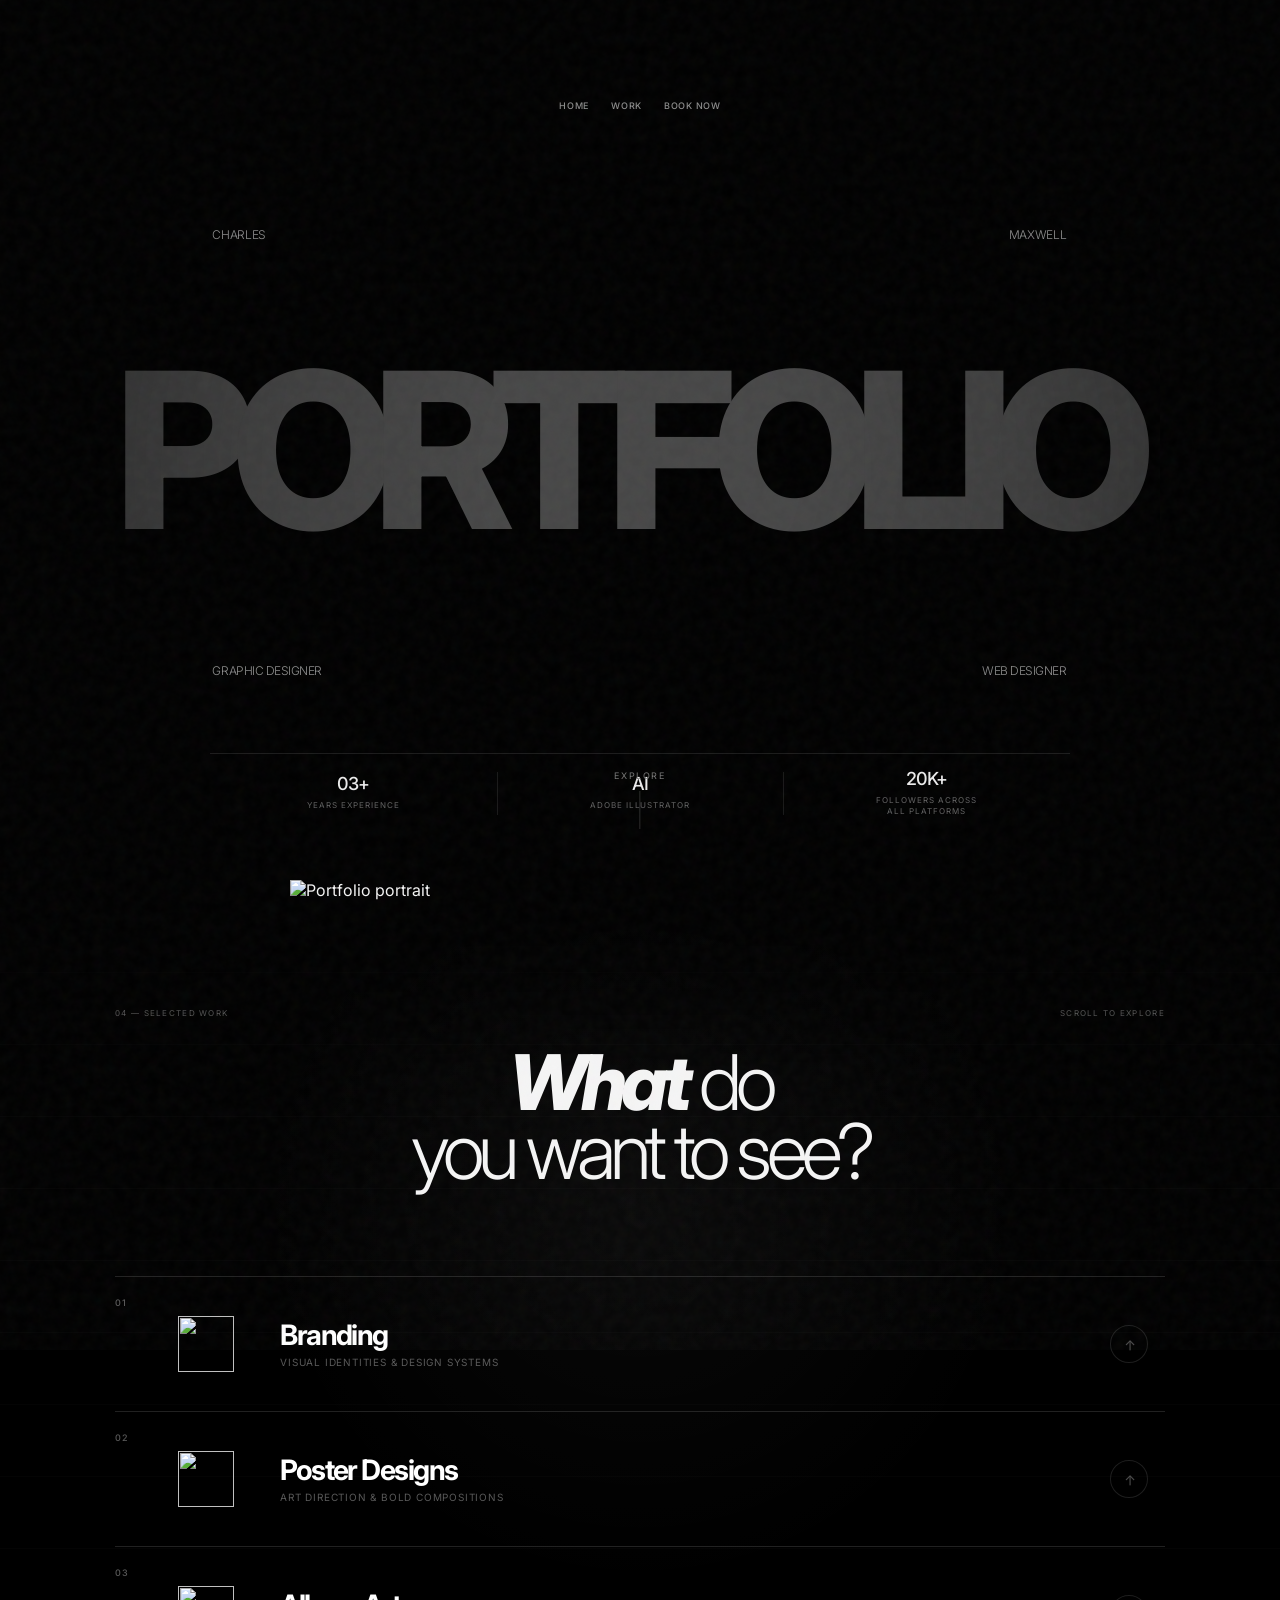
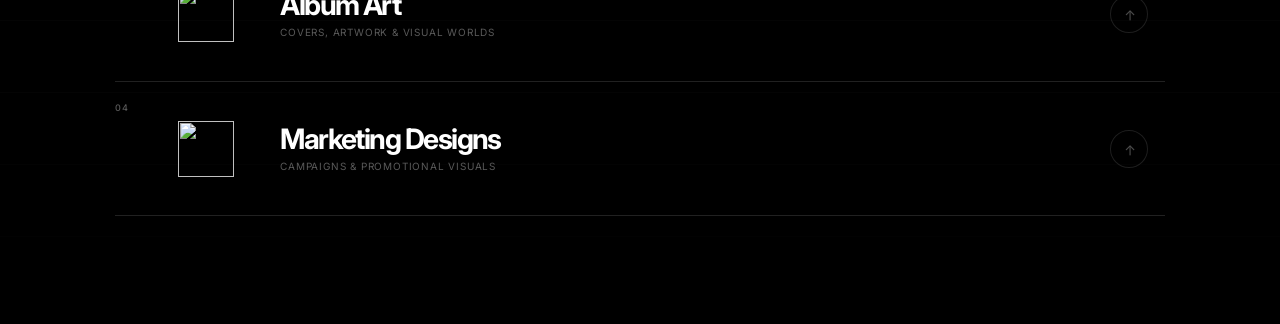
==== commit 5a0c75b9: "Add files via upload" ====
--- a/index.html
+++ b/index.html
@@ -7,12 +7,22 @@
   <title>Charles Maxwell — Portfolio</title>
 
   <link rel="stylesheet" href="./style.css">
+
+<script>
+  document.documentElement.classList.toggle(
+    'mobile-layout',
+    window.matchMedia('(max-width: 900px)').matches
+  );
+</script>
+<link rel="stylesheet" href="./mobile-layout.css">
+<script defer src="./mobile-layout.js"></script>
+
 </head>
 
 <body>
   <div class="grain"></div>
   <div class="scroll-progress"></div>
-  <main>
+  <main class="desktop-site">
     <section class="hero" id="home">
       <nav class="hero-nav">
   <a href="#home">HOME</a>
@@ -146,6 +156,45 @@
 </div>
     </section>
   </main>
+
+<template id="mobile-layout-template">
+<main class="mobile-site mobile-home" aria-label="Mobile portfolio">
+  <header class="m-topbar">
+    <a class="m-brand" href="#m-home"><img src="https://res.cloudinary.com/pksgbd8l/image/upload/monogram.svg" alt=""><span>Charles Maxwell</span></a>
+    <div class="m-nav-actions"><button class="m-contact-button" type="button" data-contact-open>Book now</button></div>
+  </header>
+
+  <section class="m-hero" id="m-home">
+    <p class="m-kicker">Graphic Designer / Web Designer</p>
+    <h1 class="m-display">Design <strong>with</strong> intent.</h1>
+    <p class="m-hero-copy">Selected identity, poster, album and campaign work by <strong>Charles Maxwell.</strong></p>
+  </section>
+
+  <div class="m-home-portrait">
+    <img src="https://res.cloudinary.com/pksgbd8l/image/upload/portrait.png" alt="Charles Maxwell portrait" fetchpriority="high" decoding="async">
+  </div>
+
+  <section class="m-stats" aria-label="Portfolio statistics">
+    <div class="m-stat"><strong>03+</strong><span>Years experience</span></div>
+    <div class="m-stat"><strong>AI</strong><span>Adobe Illustrator</span></div>
+    <div class="m-stat"><strong>20K+</strong><span>Followers across platforms</span></div>
+  </section>
+
+  <section class="m-section" id="m-work">
+    <div class="m-section-head"><h2>Selected work</h2><span>04 categories</span></div>
+    <div class="m-work-list">
+      <a class="m-work-card" href="./branding.html"><span class="m-work-index">01</span><div class="m-work-copy"><h3>Branding</h3><p>Visual identities &amp; design systems</p></div><span class="m-work-arrow">↗</span></a>
+      <a class="m-work-card" href="./posters.html"><span class="m-work-index">02</span><div class="m-work-copy"><h3>Poster Designs</h3><p>Art direction &amp; bold compositions</p></div><span class="m-work-arrow">↗</span></a>
+      <a class="m-work-card" href="./album.html"><span class="m-work-index">03</span><div class="m-work-copy"><h3>Album Art</h3><p>Covers, artwork &amp; visual worlds</p></div><span class="m-work-arrow">↗</span></a>
+      <a class="m-work-card" href="./marketing.html"><span class="m-work-index">04</span><div class="m-work-copy"><h3>Marketing</h3><p>Campaigns &amp; promotional visuals</p></div><span class="m-work-arrow">↗</span></a>
+    </div>
+  </section>
+
+  <section class="m-closing"><span>Available for select projects</span><p>Have something worth making <strong>unmissable?</strong></p></section>
+  <div class="m-footer"><span>Designed by Max</span><span>© 2026</span></div>
+</main>
+</template>
+
 
   <script src="./script.js"></script>
 
--- a/mobile-layout.css
+++ b/mobile-layout.css
@@ -0,0 +1,333 @@
+/* =========================================================
+   DEDICATED MOBILE LAYOUT SYSTEM
+   Desktop remains untouched. At <= 767px, mobile-layout.js
+   mounts a separate mobile DOM from each page's <template>.
+========================================================= */
+
+.mobile-site { display: none; }
+
+html.mobile-layout,
+html.mobile-layout body {
+  width: 100%;
+  min-width: 0;
+  max-width: 100%;
+  overflow-x: hidden;
+  background: #000;
+  color: #f5f5f5;
+  -webkit-text-size-adjust: 100%;
+  text-size-adjust: 100%;
+}
+
+html.mobile-layout .desktop-site { display: none !important; }
+html.mobile-layout .mobile-site { display: block !important; }
+html.mobile-layout .grain { opacity: .035 !important; }
+
+.mobile-site {
+  --m-pad: clamp(16px, 4.8vw, 24px);
+  --m-line: rgba(255,255,255,.14);
+  --m-muted: rgba(255,255,255,.48);
+  --m-dim: rgba(255,255,255,.28);
+  --m-ease: cubic-bezier(.16,1,.3,1);
+  width: 100%;
+  max-width: 100%;
+  margin: 0;
+  padding: 0 var(--m-pad) calc(64px + env(safe-area-inset-bottom));
+  font-family: Inter, Arial, sans-serif;
+  isolation: isolate;
+}
+
+.mobile-site *, .mobile-site *::before, .mobile-site *::after { box-sizing: border-box; }
+.mobile-site img, .mobile-site video, .mobile-site svg { display: block; width: 100%; max-width: 100%; }
+.mobile-site button, .mobile-site a { -webkit-tap-highlight-color: transparent; }
+.mobile-site a { color: inherit; text-decoration: none; }
+
+.m-topbar {
+  position: relative;
+  z-index: 20;
+  min-height: 72px;
+  padding-top: max(18px, env(safe-area-inset-top));
+  display: flex;
+  align-items: center;
+  justify-content: space-between;
+  gap: 14px;
+  border-bottom: 1px solid var(--m-line);
+}
+
+.m-brand {
+  display: inline-flex;
+  align-items: center;
+  gap: 10px;
+  min-width: 0;
+  font-size: 8px;
+  font-weight: 600;
+  letter-spacing: .15em;
+  text-transform: uppercase;
+  color: rgba(255,255,255,.76);
+}
+
+.m-brand img { width: 28px; height: 28px; object-fit: contain; }
+.m-nav-actions { display: flex; align-items: center; gap: 10px; flex: 0 0 auto; }
+
+.m-text-link,
+.m-contact-button {
+  min-height: 38px;
+  display: inline-flex;
+  align-items: center;
+  justify-content: center;
+  border: 1px solid var(--m-line);
+  border-radius: 999px;
+  padding: 0 14px;
+  background: transparent;
+  color: rgba(255,255,255,.78);
+  font: inherit;
+  font-size: 8px;
+  font-weight: 600;
+  letter-spacing: .10em;
+  text-transform: uppercase;
+  cursor: pointer;
+}
+
+.m-text-link { border-color: transparent; padding-inline: 2px; }
+
+.m-hero {
+  position: relative;
+  padding: clamp(42px, 11vw, 72px) 0 30px;
+}
+
+.m-kicker,
+.m-section-kicker {
+  margin: 0 0 12px;
+  font-size: 8px;
+  font-weight: 600;
+  letter-spacing: .17em;
+  line-height: 1.4;
+  text-transform: uppercase;
+  color: var(--m-dim);
+}
+
+.m-display {
+  margin: 0;
+  max-width: 11ch;
+  font-size: clamp(46px, 15vw, 76px);
+  line-height: .86;
+  letter-spacing: -.075em;
+  font-weight: 800;
+  text-transform: uppercase;
+}
+
+.m-display strong { font-weight: 300; color: rgba(255,255,255,.52); }
+
+.m-hero-copy {
+  margin: 22px 0 0;
+  max-width: 34ch;
+  font-size: clamp(14px, 4vw, 17px);
+  line-height: 1.55;
+  color: var(--m-muted);
+}
+
+.m-hero-copy strong { color: #fff; font-weight: 600; }
+
+.m-home-portrait {
+  position: relative;
+  margin: 30px calc(var(--m-pad) * -1) 0;
+  height: min(62svh, 590px);
+  min-height: 420px;
+  overflow: hidden;
+  border-top: 1px solid var(--m-line);
+  border-bottom: 1px solid var(--m-line);
+  background:
+    radial-gradient(circle at 50% 35%, rgba(255,255,255,.11), transparent 34%),
+    #050505;
+}
+
+.m-home-portrait::after {
+  content: "PORTFOLIO";
+  position: absolute;
+  left: 50%;
+  bottom: 20px;
+  transform: translateX(-50%);
+  width: max-content;
+  font-size: clamp(48px, 17vw, 88px);
+  line-height: .8;
+  font-weight: 900;
+  letter-spacing: -.08em;
+  color: rgba(255,255,255,.08);
+  pointer-events: none;
+}
+
+.m-home-portrait img {
+  position: absolute;
+  inset: 2% 0 0;
+  height: 98%;
+  object-fit: contain;
+  object-position: center bottom;
+  z-index: 2;
+}
+
+.m-stats {
+  display: grid;
+  grid-template-columns: repeat(3, minmax(0,1fr));
+  border-bottom: 1px solid var(--m-line);
+}
+
+.m-stat {
+  min-width: 0;
+  padding: 18px 8px 18px 0;
+  border-right: 1px solid var(--m-line);
+}
+.m-stat + .m-stat { padding-left: 10px; }
+.m-stat:last-child { border-right: 0; }
+.m-stat strong { display: block; font-size: clamp(18px,6vw,28px); line-height: 1; letter-spacing: -.05em; }
+.m-stat span { display: block; margin-top: 7px; font-size: 6px; line-height: 1.45; letter-spacing: .09em; text-transform: uppercase; color: var(--m-dim); overflow-wrap: anywhere; }
+
+.m-section { padding: 58px 0 0; }
+.m-section-head {
+  display: flex;
+  justify-content: space-between;
+  align-items: flex-end;
+  gap: 16px;
+  padding-bottom: 14px;
+  border-bottom: 1px solid var(--m-line);
+}
+.m-section-head h2 { margin: 0; font-size: clamp(28px,9vw,44px); line-height: .95; letter-spacing: -.055em; font-weight: 580; }
+.m-section-head span { flex: 0 0 auto; font-size: 7px; letter-spacing: .13em; text-transform: uppercase; color: var(--m-dim); }
+
+.m-work-list { display: grid; }
+.m-work-card {
+  display: grid;
+  grid-template-columns: 36px minmax(0,1fr) auto;
+  align-items: center;
+  gap: 14px;
+  min-height: 112px;
+  padding: 16px 0;
+  border-bottom: 1px solid var(--m-line);
+}
+.m-work-index { align-self: start; padding-top: 4px; font-size: 8px; color: var(--m-dim); }
+.m-work-copy { min-width: 0; }
+.m-work-copy h3 { margin: 0; font-size: clamp(25px,8vw,39px); line-height: .94; letter-spacing: -.055em; font-weight: 570; }
+.m-work-copy p { margin: 9px 0 0; font-size: 9px; line-height: 1.45; letter-spacing: .03em; color: var(--m-muted); }
+.m-work-arrow { width: 42px; height: 42px; display: grid; place-items: center; border: 1px solid var(--m-line); border-radius: 50%; font-size: 16px; }
+
+.m-page-title {
+  margin: 0;
+  font-size: clamp(48px, 15.5vw, 80px);
+  line-height: .82;
+  letter-spacing: -.075em;
+  font-weight: 800;
+  text-transform: uppercase;
+  overflow-wrap: anywhere;
+}
+
+.m-page-intro { padding: 44px 0 24px; border-bottom: 1px solid var(--m-line); }
+.m-page-intro p:last-child { margin-bottom: 0; }
+.m-count { margin-top: 24px; font-size: 8px; letter-spacing: .16em; text-transform: uppercase; color: var(--m-dim); }
+
+.m-group { padding-top: 54px; }
+.m-group-head { display: flex; justify-content: space-between; align-items: baseline; gap: 15px; margin-bottom: 16px; }
+.m-group-head span { font-size: 8px; letter-spacing: .14em; text-transform: uppercase; color: var(--m-dim); }
+.m-group-head strong { max-width: 72%; text-align: right; font-size: 11px; font-weight: 550; letter-spacing: .05em; text-transform: uppercase; }
+
+.m-gallery { display: grid; grid-template-columns: 1fr; gap: 28px; }
+.m-media-card { min-width: 0; }
+.m-media-frame { position: relative; overflow: hidden; background: #080808; border: 1px solid rgba(255,255,255,.08); }
+.m-media-frame.ratio-45 { aspect-ratio: 4/5; }
+.m-media-frame.ratio-11 { aspect-ratio: 1/1; }
+.m-media-frame.ratio-wide { aspect-ratio: 4/3; }
+.m-media-frame.ratio-auto { aspect-ratio: auto; }
+.m-media-frame img, .m-media-frame video { width: 100%; height: 100%; object-fit: cover; }
+.m-media-frame.ratio-auto img { height: auto; }
+
+.m-caption {
+  display: grid;
+  grid-template-columns: auto minmax(0,1fr) auto;
+  align-items: center;
+  gap: 10px;
+  min-height: 48px;
+  padding: 12px 1px 0;
+  font-size: 7px;
+  line-height: 1.35;
+  letter-spacing: .10em;
+  text-transform: uppercase;
+  color: var(--m-muted);
+}
+.m-caption .m-no { color: var(--m-dim); }
+.m-caption strong { min-width: 0; color: rgba(255,255,255,.83); font-size: 8px; font-weight: 560; overflow-wrap: anywhere; }
+.m-caption .m-type { text-align: right; color: var(--m-dim); }
+
+.m-listen {
+  margin-top: 10px;
+  min-height: 40px;
+  display: inline-flex;
+  align-items: center;
+  gap: 8px;
+  padding: 0 13px;
+  border: 1px solid var(--m-line);
+  border-radius: 999px;
+  font-size: 7px;
+  letter-spacing: .1em;
+  text-transform: uppercase;
+  color: rgba(255,255,255,.68);
+}
+.m-listen::before { content:""; width: 5px; height: 5px; border-radius: 50%; background: #fff; opacity: .62; }
+
+.m-campaign-copy { margin: 0 0 18px; font-size: 14px; line-height: 1.58; color: var(--m-muted); }
+.m-campaign-title { margin: 0 0 16px; font-size: clamp(42px,14vw,72px); line-height: .84; letter-spacing: -.075em; font-weight: 800; }
+.m-video-frame { aspect-ratio: 9/12; }
+.m-video-frame video { object-fit: cover; }
+
+.m-closing { margin-top: 64px; padding: 24px 0 10px; border-top: 1px solid var(--m-line); }
+.m-closing span { font-size: 7px; letter-spacing: .14em; text-transform: uppercase; color: var(--m-dim); }
+.m-closing p { margin: 16px 0 0; font-size: clamp(22px,7vw,33px); line-height: 1.05; letter-spacing: -.04em; color: rgba(255,255,255,.6); }
+.m-closing strong { color: #fff; font-weight: 550; }
+
+.m-footer { margin-top: 58px; padding-top: 18px; border-top: 1px solid var(--m-line); display: flex; justify-content: space-between; gap: 12px; font-size: 6px; letter-spacing: .12em; text-transform: uppercase; color: var(--m-dim); }
+
+@media (max-width: 390px) {
+  .mobile-site { --m-pad: 14px; }
+  .m-contact-button { padding-inline: 11px; font-size: 7px; }
+  .m-brand { font-size: 7px; }
+  .m-stats { grid-template-columns: 1fr; }
+  .m-stat, .m-stat + .m-stat { padding: 14px 0; border-right: 0; border-bottom: 1px solid var(--m-line); }
+  .m-stat:last-child { border-bottom: 0; }
+  .m-stat span { max-width: 28ch; }
+}
+
+@media (min-width: 901px) {
+  .mobile-site { display: none !important; }
+}
+
+@media (prefers-reduced-motion: reduce) {
+  .mobile-site *, .mobile-site *::before, .mobile-site *::after { scroll-behavior: auto !important; transition-duration: .01ms !important; animation-duration: .01ms !important; }
+}
+
+/* Mobile contact modal: shared safe geometry regardless of page-specific desktop CSS. */
+html.mobile-layout .contact-modal,
+html.mobile-layout .homepage-contact-modal {
+  padding: 12px !important;
+  align-items: center !important;
+}
+html.mobile-layout .contact-panel,
+html.mobile-layout .homepage-contact-panel {
+  width: min(100%, 520px) !important;
+  max-width: calc(100vw - 24px) !important;
+  max-height: calc(100dvh - 24px) !important;
+  overflow-y: auto !important;
+  overscroll-behavior: contain;
+}
+html.mobile-layout .contact-link,
+html.mobile-layout .homepage-contact-link { min-width: 0 !important; }
+html.mobile-layout .contact-main,
+html.mobile-layout .homepage-contact-main { min-width: 0 !important; }
+html.mobile-layout .contact-main strong,
+html.mobile-layout .contact-main small,
+html.mobile-layout .homepage-contact-main strong,
+html.mobile-layout .homepage-contact-main small { overflow-wrap: anywhere; }
+
+/* Tablet portrait uses the dedicated touch layout too, but keeps a comfortable reading width. */
+@media (min-width: 600px) and (max-width: 900px) {
+  .mobile-site { max-width: 760px; margin-inline: auto; }
+  .m-home-portrait { margin-inline: 0; border-left: 1px solid var(--m-line); border-right: 1px solid var(--m-line); }
+  .m-display { font-size: clamp(64px, 10vw, 82px); }
+  .m-page-title { font-size: clamp(66px, 11vw, 88px); }
+  .m-gallery { gap: 34px; }
+}
